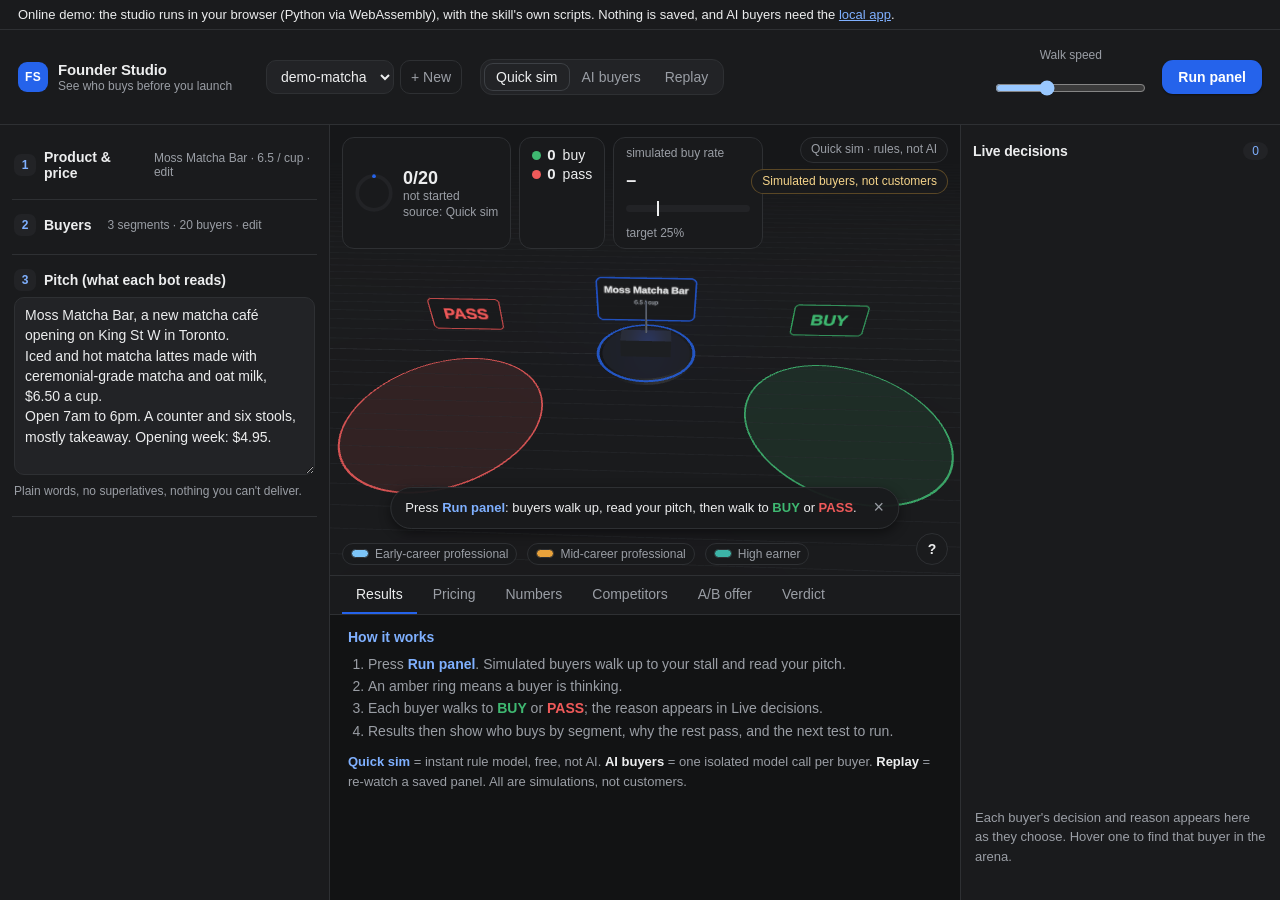
==== docs/index.html @ 857c6757 "Pages demo: banner uses Graphite panel and accent-text colours; rebuild docs/ with the design pass" ====
<!doctype html>
<html lang="en">
<head>
  <meta charset="utf-8">
  <meta name="viewport" content="width=device-width, initial-scale=1">
  <title>Founder Studio · pre-launch simulator</title>
  <link rel="icon" href="data:image/svg+xml,%3Csvg xmlns='http://www.w3.org/2000/svg' viewBox='0 0 32 32'%3E%3Crect width='32' height='32' rx='8' fill='%232563eb'/%3E%3Ccircle cx='16' cy='13' r='6' fill='%230b0f1a'/%3E%3C/svg%3E">
  <meta name="theme-color" content="#121314">
  <meta name="description" content="Founder Studio: watch simulated buyers decide on your product before you launch. Local, free, honest.">
  <link rel="stylesheet" href="styles.css">
</head>
<body>
  <div class="demo-banner" role="note">Online demo: the studio runs in your browser (Python via WebAssembly), with the skill's own scripts. Nothing is saved, and AI buyers need the <a href="https://github.com/juw12/founder-studio#run">local app</a>.</div>
  <header class="topbar">
    <div class="brand">
      <span class="logo" aria-hidden="true"></span>
      <div>
        <h1 class="brand-name">Founder Studio</h1>
        <small>See who buys before you launch</small>
      </div>
    </div>
    <div class="project-picker">
      <label for="projectSelect" class="sr-only">Project</label>
      <select id="projectSelect"></select>
      <button id="newProjectBtn" class="ghost" title="Start a new project">+ New</button>
      <a href="#setupPanel" class="setup-jump ghost" title="Edit product, buyers and pitch">Setup</a>
    </div>
    <div class="mode" role="radiogroup" aria-label="Simulation mode">
      <button data-mode="heuristic" class="seg active" title="Instant, offline rule model. Not AI, not evidence.">Quick sim</button>
      <button data-mode="ai" class="seg" title="Each buyer answered by an AI model, isolated, from the skill's brief.">AI buyers</button>
      <button data-mode="replay" class="seg" title="Replay a panel already saved in this project.">Replay</button>
    </div>
    <div class="run">
      <label class="speed" title="How fast buyers walk in the arena. Does not change results.">Walk speed <input id="speed" type="range" min="0.5" max="4" step="0.5" value="1.5"></label>
      <button id="skipBtn" class="ghost" hidden title="Finish this run instantly and show the results">Skip<span class="long"> to results</span></button>
      <button id="runBtn" class="primary">Run panel</button>
    </div>
  </header>

  <main class="layout">
    <aside id="setupPanel" class="setup" aria-label="Setup">
      <details id="productSection" open>
        <summary><span class="step">1</span> Product &amp; price <span id="productSummary" class="sum-note"></span></summary>
        <label>Business (one line)<input id="business" placeholder="Undanu - digital wedding invitations"></label>
        <label>Target buyer<input id="target" placeholder="Couples planning a wedding in 6 months"></label>
        <label>Price<input id="price" type="number" min="0" step="any"></label>
        <details class="more">
          <summary>Market anchor &amp; notes <em>(optional)</em></summary>
          <label>Market anchor<input id="anchor" type="number" min="0" step="any" placeholder="defaults to your price"></label>
          <p class="hint">The price buyers compare you against. Quick sim only.</p>
          <label>Idea notes<textarea id="idea" rows="3" placeholder="What it is, for whom, how it's sold"></textarea></label>
        </details>
      </details>

      <details id="buyersSection">
        <summary><span class="step">2</span> Buyers <span id="buyersSummary" class="sum-note"></span></summary>
        <div class="list-head"><span>Segments</span><button class="mini" data-add="segments">+ add</button></div>
        <div class="cols-hint" aria-hidden="true"><span>share of buyers (0-1)</span><span>income from</span><span>income to</span></div>
        <div id="segments" class="rows"></div>
        <details class="more">
          <summary>Behaviours, doubts &amp; habits <em>(optional)</em></summary>
          <div class="list-head"><span>Buying behaviours <em>(need = Quick sim weight)</em></span><button class="mini" data-add="behaviours">+ add</button></div>
          <div id="behaviours" class="rows"></div>
          <div class="list-head"><span>Objections <em>(tap = answered by pitch)</em></span><button class="mini" data-add="objections">+ add</button></div>
          <div id="objections" class="chips"></div>
          <label>Habits (one per line)<textarea id="habits" rows="3"></textarea></label>
        </details>
        <div class="row">
          <label>Panel size
            <select id="panelSize"><option>10</option><option selected>20</option><option>50</option><option>100</option></select>
          </label>
          <label>Seed<input id="seed" type="number" placeholder="random"></label>
        </div>
      </details>

      <details open>
        <summary><span class="step">3</span> Pitch (what each bot reads)</summary>
        <textarea id="pitch" rows="8" placeholder="3-6 plain lines: product, price, where/how, opening offer"></textarea>
        <p class="hint">Plain words, no superlatives, nothing you can't deliver.</p>
      </details>

      <details id="aiSection" hidden>
        <summary><span class="step">AI</span> AI buyer model</summary>
        <label>Provider
          <select id="provider">
            <option value="openai">OpenAI-compatible (OpenAI, Ollama, OpenRouter, LM Studio…)</option>
            <option value="anthropic">Anthropic</option>
          </select>
        </label>
        <label>Base URL<input id="baseUrl" placeholder="https://api.openai.com/v1  ·  http://localhost:11434/v1"></label>
        <label>Model<input id="model" placeholder="gpt-4o-mini · llama3.1 · claude-sonnet-4-5"></label>
        <label>API key<input id="apiKey" type="password" placeholder="kept in this tab only; or set OPENAI_API_KEY / ANTHROPIC_API_KEY"></label>
        <label>Buyers in parallel<input id="concurrency" type="number" min="1" max="10" value="4"></label>
        <p class="hint">Every bot gets its own isolated call with the skill's brief: no bot sees another's answer.</p>
      </details>
    </aside>

    <section class="stage">
      <div id="arena" class="arena">
        <div class="hud">
          <div class="hud-card progress">
            <svg viewBox="0 0 36 36" class="ring"><circle cx="18" cy="18" r="15.9" class="track"/><circle id="progressArc" cx="18" cy="18" r="15.9" class="arc"/></svg>
            <div><strong id="progressText">0/0</strong><small id="stateText">ready</small><small id="hudSource" class="hud-src">source: Quick sim</small></div>
          </div>
          <div class="hud-card counts">
            <div><span class="dot buy"></span><strong id="buyCount">0</strong> buy</div>
            <div><span class="dot pass"></span><strong id="passCount">0</strong> pass</div>
          </div>
          <div class="hud-card rate">
            <small>simulated buy rate</small>
            <strong id="rateText">–</strong>
            <div class="bar"><div id="rateFill" class="fill"></div><div id="barMark" class="mark" title="verdict bar"></div></div>
            <small id="barLabel" class="bar-label">target 25%</small>
          </div>
        </div>
        <div class="badges">
          <span id="modeBadge" class="badge">Quick sim · rules, not AI</span>
          <span class="badge warn" title="Simulated buyers give an upper bound. Real customers usually buy less.">Simulated buyers, not customers</span>
        </div>
        <div id="ticker" class="ticker" aria-live="polite" hidden></div>
        <div id="arenaHint" class="arena-hint" role="note">
          <span>Press <b>Run panel</b>: buyers walk up, read your pitch, then walk to <b style="color:var(--buy)">BUY</b> or <b style="color:var(--pass)">PASS</b>.</span>
          <button class="hint-close" id="hintClose" aria-label="Hide this tip">&times;</button>
        </div>
        <div id="legend" class="legend"></div>
        <button id="hintOpen" class="hint-open" type="button" aria-label="How the arena works" title="How the arena works">?</button>
        <div id="toast" class="toast" hidden></div>
      </div>

      <nav class="tabs" role="tablist">
        <button class="tab active" data-tab="results">Results</button>
        <button class="tab" data-tab="pricing">Pricing</button>
        <button class="tab" data-tab="numbers">Numbers</button>
        <button class="tab" data-tab="competitors">Competitors</button>
        <button class="tab" data-tab="ab">A/B offer</button>
        <button class="tab" data-tab="verdict">Verdict</button>
      </nav>
      <div class="panels">
        <section id="tab-results" class="panel active"><div class="empty how">
          <b>How it works</b>
          <ol>
            <li>Press <b>Run panel</b>. Simulated buyers walk up to your stall and read your pitch.</li>
            <li>An amber ring means a buyer is thinking.</li>
            <li>Each buyer walks to <b style="color:var(--buy)">BUY</b> or <b style="color:var(--pass)">PASS</b>; the reason appears in Live decisions.</li>
            <li>Results then show who buys by segment, why the rest pass, and the next test to run.</li>
          </ol>
          <p class="modes-note"><b>Quick sim</b> = instant rule model, free, not AI. <b>AI buyers</b> = one isolated model call per buyer. <b>Replay</b> = re-watch a saved panel. All are simulations, not customers.</p>
        </div></section>
        <section id="tab-pricing" class="panel"><p class="empty">Price answers appear here as bots decide (live preview), then the skill's van_westendorp.py result.</p></section>
        <section id="tab-numbers" class="panel"></section>
        <section id="tab-competitors" class="panel"></section>
        <section id="tab-ab" class="panel">
          <div class="ab-grid">
            <div>
              <h3>Offer B</h3>
              <p class="hint">Same buyers (same seed) read a different pitch. The only fair way to see if an offer change helps.</p>
              <textarea id="pitchB" rows="7" placeholder="Rewrite the pitch to answer the top pass reasons…"></textarea>
              <button id="runAbBtn" class="primary">Run B with the same buyers</button>
            </div>
            <div id="abResult"><p class="empty">Run panel A first, then B.</p></div>
          </div>
        </section>
        <section id="tab-verdict" class="panel">
          <div class="verdict-controls">
            <label>Verdict bar (min buy rate)<input id="minBuyRate" type="number" min="0.05" max="0.9" step="0.05" value="0.25"></label>
            <button id="verdictBtn" class="primary">Compute verdict with compile.py</button>
          </div>
          <div id="verdictOut"><p class="empty">The verdict only comes from the skill's script: every unit earns money, year 1 profits, break-even fits capacity, enough of the panel buys.</p></div>
        </section>
      </div>
    </section>

    <aside class="feed" aria-label="Live feed">
      <div class="feed-head"><h2>Live decisions</h2><span id="feedCount" class="pill">0</span></div>
      <ol id="feedList" class="feed-list"></ol>
      <p class="empty feed-empty">Each buyer's decision and reason appears here as they choose. Hover one to find that buyer in the arena.</p>
      <div id="botCard" class="bot-card" hidden></div>
    </aside>
  </main>

  <script type="module" src="js/browser-backend.js"></script>
  <script type="module" src="js/app.js"></script>
</body>
</html>
---- docs/styles.css ----
/* Design tokens: see design.md. Every colour in this file and in the 3D arena comes from here.
   Direction "Graphite" (won the 3-way judged bracket): neutral dark, one blue accent for the primary action,
   colour reserved for meaning (buy / pass / thinking / segments). No purple, no gradients, no glow. */
:root {
  --bg: #121314;
  --panel: #1a1b1d;
  --panel-2: #222326;
  --line: #2e3033;
  --line-strong: #3d4045;
  --text: #ecedee;
  --text-2: #c9ccd1;
  --muted: #9a9ea5;
  --accent: #2563eb;
  --accent-text: #7fb0ff;
  --on-accent: #ffffff;
  --accent-soft: color-mix(in srgb, var(--accent) 14%, transparent);
  --buy: #3fb871;
  --pass: #ef5a5a;
  --think: #e0a43a;
  --buy-fg: #8fe0b0;
  --pass-fg: #f7a8a8;
  --think-bg: #3a2c10;
  --think-fg: #f5d48a;
  --overlay: rgba(26, 27, 29, 0.95);
  --hover: rgba(255, 255, 255, 0.06);
  --shadow: rgba(0, 0, 0, 0.45);
  --seg-1: #7cc4f8;
  --seg-2: #e9a23b;
  --seg-3: #3cb4a7;
  --seg-4: #a3a8b0;
  --seg-5: #4fc3dc;
  --seg-6: #c9a227;
  --scene-bg: #161719;
  --scene-floor: #1c1d20;
  --scene-grid: #2c2e32;
  --scene-grid-minor: #232528;
  --scene-stall: #2a2c30;
  --scene-stall-top: #3d4045;
  --scene-label-bg: rgba(26, 27, 29, 0.95);
  --scene-label-fg: #ecedee;
  --scene-label-sub: #a3a8b0;
  --scene-sky: #d9dce1;
  --scene-ground: #1a1b1d;
  --font-ui: "Segoe UI", "Helvetica Neue", Arial, sans-serif;
  --font-display: "Segoe UI Semibold", "Segoe UI", "Helvetica Neue", Arial, sans-serif;
  --radius: 10px;
  font-family: var(--font-ui);
  font-variant-numeric: tabular-nums;
  color-scheme: dark;
}
h1, h2, h3, .brand-name { font-family: var(--font-display); letter-spacing: -0.01em; }
* { box-sizing: border-box; }
html, body { margin: 0; height: 100%; background: var(--bg); color: var(--text); }
body { display: flex; flex-direction: column; overflow: hidden; font-size: 14px; }
button, input, select, textarea { font: inherit; color: inherit; }
.sr-only { position: absolute; width: 1px; height: 1px; overflow: hidden; clip: rect(0 0 0 0); }

.topbar {
  display: flex; align-items: center; gap: 18px; padding: 10px 18px;
  background: var(--panel); border-bottom: 1px solid var(--line);
}
.brand { display: flex; align-items: center; gap: 10px; min-width: 230px; }
.brand small { display: block; color: var(--muted); font-size: 12px; }
.logo {
  width: 30px; height: 30px; border-radius: 9px;
  background: var(--accent);
  box-shadow: none;
}
.project-picker { display: flex; gap: 6px; }
select, input, textarea {
  background: var(--panel-2); border: 1px solid var(--line); border-radius: 10px; padding: 7px 10px; outline: none;
}
select:focus, input:focus, textarea:focus { border-color: var(--accent); box-shadow: 0 0 0 3px var(--accent-soft); }
textarea { width: 100%; resize: vertical; line-height: 1.45; }
.mode { display: flex; background: var(--panel-2); border: 1px solid var(--line); border-radius: 12px; padding: 3px; }
.seg { background: none; border: 0; padding: 6px 12px; border-radius: 9px; color: var(--muted); cursor: pointer; }
.seg.active { background: var(--panel-2); color: var(--text); box-shadow: inset 0 0 0 1px var(--line-strong); }
.run { margin-left: auto; display: flex; align-items: center; gap: 14px; }
.speed { color: var(--muted); display: flex; align-items: center; gap: 8px; font-size: 12px; }
.primary {
  background: var(--accent); border: 0; color: var(--on-accent); font-weight: 600;
  padding: 9px 16px; border-radius: 11px; cursor: pointer; box-shadow: 0 1px 2px var(--shadow);
}
.primary:disabled { opacity: 0.5; cursor: progress; }
.ghost, .mini { background: none; border: 1px solid var(--line); border-radius: 10px; padding: 6px 10px; cursor: pointer; color: var(--muted); }
.mini { padding: 2px 8px; font-size: 12px; }
.ghost:hover, .mini:hover { color: var(--text); border-color: var(--accent); }

.layout { flex: 1; display: grid; grid-template-columns: 330px 1fr 320px; min-height: 0; }
.setup, .feed { background: var(--panel); border-right: 1px solid var(--line); overflow-y: auto; padding: 10px 12px 30px; }
.feed { border-right: 0; border-left: 1px solid var(--line); display: flex; flex-direction: column; }
details { border-bottom: 1px solid var(--line); padding: 8px 2px 12px; }
summary { cursor: pointer; font-weight: 650; padding: 6px 0; list-style: none; display: flex; align-items: center; gap: 8px; }
summary::-webkit-details-marker { display: none; }
.step {
  display: inline-grid; place-items: center; min-width: 22px; height: 22px; border-radius: 7px; font-size: 12px;
  background: var(--panel-2); color: var(--accent-text);
}
label { display: flex; flex-direction: column; gap: 4px; color: var(--muted); font-size: 12px; margin: 8px 0; }
label input, label select, label textarea { color: var(--text); font-size: 13px; }
.row { display: grid; grid-template-columns: 1fr 1fr; gap: 8px; }
.hint { color: var(--muted); font-size: 12px; margin: 6px 0; }
.list-head { display: flex; justify-content: space-between; align-items: center; margin-top: 10px; color: var(--muted); font-size: 12px; }
.list-head em { font-style: normal; opacity: 0.7; }
.rows { display: flex; flex-direction: column; gap: 6px; margin-top: 6px; }
.item { display: grid; gap: 4px; background: var(--panel-2); border: 1px solid var(--line); border-radius: 10px; padding: 6px; position: relative; }
.item input { padding: 5px 8px; font-size: 12px; }
.item .grid3 { display: grid; grid-template-columns: 1fr 1fr 1fr; gap: 4px; }
.item .del { position: absolute; top: 4px; right: 4px; border: 0; background: none; color: var(--muted); cursor: pointer; }
.item .swatch { width: 10px; height: 10px; border-radius: 50%; display: inline-block; margin-right: 6px; }
.need { display: flex; align-items: center; gap: 6px; font-size: 12px; color: var(--muted); }
.need input { flex: 1; padding: 0; }
.chips { display: flex; flex-wrap: wrap; gap: 6px; margin-top: 6px; }
.chip {
  border: 1px solid var(--line); background: var(--panel-2); border-radius: 999px; padding: 5px 10px; font-size: 12px; cursor: pointer;
  display: inline-flex; gap: 6px; align-items: center; max-width: 100%;
}
.chip.on { border-color: var(--buy); background: color-mix(in srgb, var(--buy) 10%, transparent); }
.chip .x { opacity: 0.5; }
.chip input { background: none; border: 0; padding: 0; width: 220px; font-size: 12px; }

.stage { display: grid; grid-template-rows: minmax(300px, 58%) auto 1fr; min-height: 0; min-width: 0; }
.arena { position: relative; overflow: hidden; background: var(--scene-bg); }
.arena canvas { width: 100%; height: 100%; display: block; cursor: grab; }
.hud { position: absolute; top: 12px; left: 12px; display: flex; gap: 8px; pointer-events: none; }
.hud-card {
  background: var(--overlay); border: 1px solid var(--line); border-radius: 12px; padding: 8px 12px;
  display: flex; align-items: center; gap: 10px;
}
.hud-card small { display: block; color: var(--muted); font-size: 12px; }
.hud-card strong { font-size: 18px; }
.ring { width: 38px; height: 38px; transform: rotate(-90deg); }
.ring .track { fill: none; stroke: var(--panel-2); stroke-width: 3.5; }
.ring .arc { fill: none; stroke: var(--accent); stroke-width: 3.5; stroke-linecap: round; stroke-dasharray: 0 100; transition: stroke-dasharray 0.3s; }
.counts { flex-direction: column; align-items: flex-start; gap: 2px; }
.counts strong { font-size: 15px; margin-right: 3px; }
.dot { width: 9px; height: 9px; border-radius: 50%; display: inline-block; margin-right: 6px; }
.dot.buy { background: var(--buy); }
.dot.pass { background: var(--pass); }
.rate { flex-direction: column; align-items: stretch; min-width: 150px; }
.bar { position: relative; height: 7px; background: var(--panel-2); border-radius: 99px; margin-top: 4px; }
.bar .fill { height: 100%; width: 0; border-radius: 99px; background: var(--accent); transition: width 0.4s; }
.bar .mark { position: absolute; top: -4px; width: 2px; height: 15px; background: var(--text); left: 25%; }
.badges { position: absolute; top: 12px; right: 12px; display: flex; flex-direction: column; gap: 6px; align-items: flex-end; }
.badge { background: var(--overlay); border: 1px solid var(--line); border-radius: 99px; padding: 4px 10px; font-size: 12px; color: var(--muted); }
.badge.warn { border-color: color-mix(in srgb, var(--think) 33%, transparent); color: var(--think-fg); }
.legend { position: absolute; bottom: 10px; left: 12px; display: flex; gap: 10px; flex-wrap: wrap; font-size: 12px; color: var(--muted); }
.legend span { background: var(--overlay); padding: 3px 8px; border-radius: 99px; border: 1px solid var(--line); }
.toast {
  position: absolute; bottom: 14px; left: 50%; transform: translateX(-50%); background: var(--panel-2); border: 1px solid var(--accent);
  padding: 8px 14px; border-radius: 10px; font-size: 13px; max-width: 70%;
}
.toast.error { border-color: var(--pass); }
.bot-labels { position: absolute; inset: 0; pointer-events: none; }
.bot-label {
  position: absolute; left: 0; top: 0; pointer-events: auto; cursor: pointer; white-space: nowrap;
  background: var(--overlay); border: 1px solid var(--line); border-radius: 8px; padding: 2px 7px; font-size: 12px; color: var(--text);
}
.bot-label[data-state="thinking"] { border-color: var(--think); }
.bot-label[data-state="thinking"]::after { content: " …"; color: var(--think); }
.bot-label[data-state="buy"] { border-color: var(--buy); color: var(--buy-fg); }
.bot-label[data-state="pass"] { border-color: var(--pass); color: var(--pass-fg); }
.bot-label.selected { box-shadow: 0 0 0 2px var(--accent); z-index: 2; }
.bot-label:hover { z-index: 3; }
/* Keep the setup column inside its 330px track. */
.setup input, .setup select, .setup textarea { width: 100%; min-width: 0; box-sizing: border-box; }
.row > *, .item .grid3 > *, .item > div { min-width: 0; }
.item .namerow { display: flex; align-items: center; padding-right: 18px; }

.tabs { display: flex; gap: 2px; padding: 0 12px; background: var(--panel); border-top: 1px solid var(--line); border-bottom: 1px solid var(--line); }
.tab { background: none; border: 0; padding: 10px 14px; color: var(--muted); cursor: pointer; border-bottom: 2px solid transparent; }
.tab.active { color: var(--text); border-bottom-color: var(--accent); }
.panels { overflow-y: auto; min-height: 0; background: var(--bg); }
.panel { display: none; padding: 14px 18px 30px; }
.panel.active { display: block; }
.empty { color: var(--muted); }
h3 { margin: 6px 0 10px; font-size: 15px; }
.cards { display: grid; grid-template-columns: repeat(auto-fit, minmax(180px, 1fr)); gap: 10px; margin-bottom: 14px; }
.card { background: var(--panel); border: 1px solid var(--line); border-radius: var(--radius); padding: 12px; }
.card small { color: var(--muted); display: block; font-size: 12px; text-transform: uppercase; letter-spacing: 0.04em; }
.card strong { font-size: 22px; display: block; margin-top: 4px; }
.card .sub { color: var(--muted); font-size: 12px; }
.two { display: grid; grid-template-columns: 1fr 1fr; gap: 14px; }
.bars { display: flex; flex-direction: column; gap: 7px; }
.barrow { display: grid; grid-template-columns: 170px 1fr 60px; gap: 8px; align-items: center; font-size: 12px; }
.barrow .track { background: var(--panel-2); border-radius: 99px; height: 9px; overflow: hidden; }
.barrow .val { height: 100%; background: var(--accent); }
.barrow .lab { overflow: hidden; text-overflow: ellipsis; white-space: nowrap; color: var(--muted); }
.quotes li { margin: 6px 0; color: var(--text-2); }
.quotes li b { color: var(--text); }
.verified { color: var(--buy); font-size: 12px; }
.preview { color: var(--think); font-size: 12px; }
table { border-collapse: collapse; width: 100%; font-size: 12.5px; }
th, td { border-bottom: 1px solid var(--line); padding: 6px 8px; text-align: left; vertical-align: top; }
th { color: var(--muted); font-weight: 600; }
td input { width: 100%; padding: 4px 6px; font-size: 12px; }
.md h1, .md h2 { font-size: 16px; margin: 14px 0 6px; }
.md h3 { font-size: 14px; }
.md p, .md li { color: var(--text-2); line-height: 1.5; }
.md code { background: var(--panel-2); padding: 1px 5px; border-radius: 5px; }
.md a { color: var(--accent-text); }
.ab-grid { display: grid; grid-template-columns: 1fr 1fr; gap: 18px; }
.verdict-controls { display: flex; gap: 12px; align-items: flex-end; margin-bottom: 10px; }
.check-line { padding: 6px 10px; border-radius: 8px; margin: 4px 0; background: var(--panel); border: 1px solid var(--line); }
.check-line.ok { border-color: color-mix(in srgb, var(--buy) 40%, transparent); }
.check-line.no { border-color: color-mix(in srgb, var(--pass) 40%, transparent); }
.verdict-big { font-size: 26px; font-weight: 800; margin: 8px 0; }
.verdict-big.good { color: var(--buy); }
.verdict-big.bad { color: var(--think); }
.form-grid { display: grid; grid-template-columns: repeat(auto-fit, minmax(150px, 1fr)); gap: 8px; }
.ramp { display: grid; grid-template-columns: repeat(12, 1fr); gap: 4px; }
.ramp input { padding: 4px; font-size: 12px; text-align: center; }

.feed-head { display: flex; align-items: center; justify-content: space-between; }
.feed-head h2 { font-size: 14px; margin: 8px 0; }
.pill { background: var(--panel-2); color: var(--accent-text); padding: 2px 9px; border-radius: 99px; font-size: 12px; }
.feed-list { list-style: none; padding: 0; margin: 0; display: flex; flex-direction: column; gap: 6px; overflow-y: auto; flex: 1; }
.feed-list li {
  background: var(--panel-2); border: 1px solid var(--line); border-radius: 11px; padding: 8px 10px; cursor: pointer;
  animation: pop 0.35s ease;
}
.feed-list li:hover { border-color: var(--accent); }
.feed-list .who { display: flex; justify-content: space-between; align-items: center; font-size: 12px; }
.feed-list .why { color: var(--text-2); font-size: 12px; margin-top: 4px; line-height: 1.4; }
.tag { font-size: 12px; padding: 2px 7px; border-radius: 99px; font-weight: 700; }
.tag.buy { background: color-mix(in srgb, var(--buy) 14%, transparent); color: var(--buy); }
.tag.pass { background: color-mix(in srgb, var(--pass) 14%, transparent); color: var(--pass); }
.tag.think { background: color-mix(in srgb, var(--think) 14%, transparent); color: var(--think); }
@keyframes pop { from { transform: translateY(-6px); opacity: 0; } to { transform: none; opacity: 1; } }
.bot-card { margin-top: 10px; background: var(--panel-2); border: 1px solid var(--accent); border-radius: var(--radius); padding: 12px; font-size: 12.5px; }
.bot-card h4 { margin: 0 0 6px; font-size: 14px; }
.bot-card dl { display: grid; grid-template-columns: 90px 1fr; gap: 4px 8px; margin: 8px 0 0; }
.bot-card dt { color: var(--muted); }
.bot-card dd { margin: 0; }
@media (max-width: 1200px) { .layout { grid-template-columns: 290px 1fr; } .feed { display: none; } }

/* ---- /refine round 1 ---- */
.brand-name { font-size: 15px; font-weight: 700; margin: 0; line-height: 1.2; }
/* First-run hint over the empty arena. */
.arena-hint {
  position: absolute; left: 50%; top: 58%; transform: translate(-50%, -50%); max-width: 420px; text-align: center;
  background: var(--overlay); border: 1px solid var(--line); border-radius: 14px; padding: 14px 18px; pointer-events: none;
  color: var(--text); font-size: 14px; line-height: 1.5; box-shadow: 0 8px 24px var(--shadow);
}
.arena-hint b { color: var(--accent-text); }
.arena-hint ol { text-align: left; margin: 8px 0 0; padding-left: 20px; color: var(--muted); }
.arena-hint[hidden] { display: none; }
/* Phone and small tablet: one column, comfortable tap targets. */
@media (max-width: 760px) {
  .topbar { flex-wrap: wrap; gap: 8px; padding: 10px 12px; height: auto; }
  .brand { min-width: 0; flex: 1 1 100%; }
  .project-picker, .mode, .run { flex: 1 1 100%; }
  .mode { display: flex; }
  .mode .seg { flex: 1; }
  .run { display: flex; justify-content: space-between; align-items: center; gap: 10px; }
  .layout { display: flex; flex-direction: column; height: auto; overflow: visible; }
  body { height: auto; overflow: auto; }
  .setup, .feed { border-right: 0; border-bottom: 1px solid var(--line); overflow: visible; }
  .feed { display: block; order: 3; }
  .stage { order: 2; min-height: 0; grid-template-rows: 420px auto auto; }
  .hud { flex-wrap: wrap; }
  .barrow { grid-template-columns: 110px 1fr 44px; }
  .two, .ab-grid { grid-template-columns: 1fr; }
  button, select, input:not([type="range"]), .seg, .tab, summary { min-height: 44px; }
  input[type="range"] { min-height: 32px; }
  .item .del { min-width: 44px; min-height: 44px; top: 0; right: 0; }
  .chip { min-height: 44px; }
  .arena-hint { top: 62%; width: calc(100% - 32px); font-size: 13px; }
}
/* ---- /refine round 1b: phone overflow ---- */
@media (max-width: 760px) {
  .layout > * { width: 100%; max-width: 100vw; min-width: 0; }
  .stage, .arena, .panels { max-width: 100vw; overflow-x: hidden; }
  .tabs { overflow-x: auto; flex-wrap: nowrap; scrollbar-width: none; }
  .tabs .tab { flex: 0 0 auto; }
  .legend { right: 12px; }
  .badges { left: 12px; right: 12px; justify-content: flex-end; flex-wrap: wrap; }
  .arena-hint { max-width: calc(100vw - 32px); }
}
/* ---- /refine round 1c: labels, source line, next test ---- */
.cols-hint { display: grid; grid-template-columns: 1fr 1fr 1fr; gap: 4px; padding: 0 7px; margin-top: 4px; color: var(--muted); font-size: 12px; }
.source-line { margin: 0 0 10px; color: var(--muted); font-size: 12px; }
.next-test {
  display: flex; align-items: center; gap: 12px; flex-wrap: wrap; margin: 0 0 14px; padding: 12px 14px;
  border: 1px solid var(--accent-soft); border-radius: 12px; background: var(--accent-soft);
}
.next-test strong { color: var(--accent-text); }
.next-test span { flex: 1 1 260px; }
/* ---- /refine round 1d: on phones show the live arena first, then setup, then the feed ---- */
@media (max-width: 760px) {
  .stage { order: 1; }
  .setup { order: 2; }
  .feed { order: 3; }
}
/* ---- /refine round 2: hint out of the stall's way, phone badges on their own row ---- */
.arena-hint { top: auto; bottom: 46px; transform: translateX(-50%); max-width: 380px; font-size: 13px; padding: 12px 34px 12px 16px; pointer-events: auto; }
.hint-close {
  position: absolute; top: 4px; right: 4px; width: 32px; height: 32px; border: 0; border-radius: 8px;
  background: none; color: var(--muted); font-size: 18px; cursor: pointer;
}
.hint-close:hover { color: var(--text); background: var(--hover); }
@media (max-width: 760px) {
  .badges { position: static; margin: 0 12px; padding-top: 8px; justify-content: flex-start; }
  .arena-hint { bottom: 40px; width: calc(100% - 24px); max-width: none; }
  .arena-hint ol { padding-left: 18px; }
}

/* ---- /refine round 2b: compact tip pill; steps live in the empty Results panel; phone arena in flow ---- */
.arena-hint {
  display: flex; align-items: center; gap: 8px; top: auto; bottom: 46px; left: 50%; transform: translateX(-50%);
  max-width: min(560px, calc(100% - 24px)); width: max-content; padding: 6px 6px 6px 14px; border-radius: 99px;
  text-align: left; font-size: 13px; line-height: 1.35; box-shadow: 0 4px 12px var(--shadow);
}
.arena-hint[hidden] { display: none; }
.hint-close { position: static; flex: 0 0 auto; width: 28px; height: 28px; }
.empty.how ol { margin: 8px 0 0; padding-left: 20px; line-height: 1.6; }
.empty.how b:first-child { color: var(--accent-text); }
@media (max-width: 760px) {
  .stage { grid-template-rows: auto auto auto; }
  .arena { display: flex; flex-direction: column; height: auto; }
  .arena .hud { position: static; order: 1; padding: 12px 12px 0; }
  .arena .badges { position: static; order: 2; flex-direction: row; margin: 0; padding: 8px 12px 0; }
  .arena .arena-hint { position: static; order: 3; transform: none; margin: 8px 12px 0; width: auto; max-width: none; border-radius: 12px; }
  .arena canvas { order: 4; flex: 0 0 auto; height: 340px; }
  .arena .legend { position: static; order: 5; padding: 0 12px 12px; }
  .hint-close { width: 44px; height: 44px; min-width: 44px; }
  .arena .hud { display: grid; grid-template-columns: auto auto minmax(0, 1fr); }
  .arena .hud .rate { min-width: 0; }
  .arena canvas { height: 300px; }
}
.hud, .badges { z-index: 3; }
.bot-labels { z-index: 2; }

/* ---- /hone round 5: tidy piles, live ticker, results headline, collapsed advanced setup ---- */
.ticker {
  position: absolute; bottom: 44px; left: 50%; transform: translateX(-50%); z-index: 3; width: max-content; max-width: min(620px, calc(100% - 24px));
  display: flex; align-items: center; gap: 8px; flex-wrap: wrap;
  background: var(--overlay); border: 1px solid var(--line); border-radius: 12px; padding: 8px 12px; font-size: 13px; line-height: 1.4;
}
.ticker[hidden] { display: none; }
.ticker > span:not(.dot) { flex: 1 1 200px; min-width: 0; }
.ticker.good { border-color: var(--buy); }
.ticker.bad { border-color: var(--pass); }
.ticker button { padding: 6px 12px; color: var(--text); }
.buy-text { color: var(--buy); }
.pass-text { color: var(--pass); }
.hud-card .bar-label { margin-top: 4px; font-size: 12px; color: var(--muted); }
.headline {
  display: flex; flex-wrap: wrap; align-items: baseline; gap: 6px 12px; margin: 0 0 10px;
  padding: 12px 14px; border-radius: 12px; border: 1px solid var(--line); background: var(--overlay);
}
.headline strong { font-size: 22px; }
.headline span { color: var(--muted); }
.headline.good { border-color: var(--buy); }
.headline.good strong { color: var(--buy); }
.headline.bad { border-color: var(--pass); }
.headline.bad strong { color: var(--pass-fg); }
.feed-list .who .dot { width: 8px; height: 8px; }
details.more { margin: 6px 0 2px; border-top: 1px dashed var(--line); padding-top: 4px; }
details.more > summary { font-weight: 500; font-size: 13px; color: var(--muted); }
details.more > summary::before { content: "\25B8"; color: var(--accent-text); }
details.more[open] > summary::before { content: "\25BE"; }
details.more > summary em { font-style: normal; font-size: 12px; }
#skipBtn { color: var(--text); }
@media (max-width: 760px) {
  .arena .ticker { position: static; order: 3; transform: none; width: auto; margin: 8px 12px 0; max-width: none; }
  #skipBtn { flex: 1 1 auto; min-height: 44px; }
}

/* ---- /hone round 6: badges never collide with the HUD, compact phone run row ---- */
@media (min-width: 761px) {
  .badges { max-width: 200px; }
  .badges .badge { white-space: normal; text-align: right; line-height: 1.3; }
}
@media (max-width: 760px) {
  #skipBtn .long { display: none; }
  #runBtn { white-space: nowrap; }
}

/* ---- /hone round 7: thinking labels stand out, reopenable hint, modes explained ---- */
.bot-label[data-state="thinking"] { background: var(--think-bg); color: var(--think-fg); font-weight: 600; }
.modes-note { margin: 10px 0 0; color: var(--muted); font-size: 13px; line-height: 1.5; }
.modes-note b { color: var(--text); }
.hint-open {
  position: absolute; right: 12px; bottom: 10px; z-index: 3; width: 32px; height: 32px; border-radius: 50%;
  border: 1px solid var(--line); background: var(--overlay); color: var(--text); font-weight: 700; cursor: pointer;
}
.hint-open:hover { border-color: var(--accent); }
@media (max-width: 760px) {
  .arena .hint-open { position: absolute; top: auto; bottom: 52px; right: 12px; width: 44px; height: 44px; }
}

/* ---- /hone round 10: collapsed buyers summary, phone legend overlays the arena ---- */
.sum-note { margin-left: 8px; font-size: 12px; font-weight: 400; color: var(--muted); }
details[open] > summary .sum-note { display: none; }
@media (max-width: 760px) {
  .arena .legend {
    position: absolute; order: initial; left: 8px; right: 60px; bottom: 8px; padding: 0;
    gap: 6px; font-size: 12px; z-index: 2; pointer-events: none;
  }
  .arena .legend span { background: var(--overlay); padding: 2px 7px; }
  .arena .hint-open { bottom: 8px; right: 8px; }
}

/* ---- /hone round 11: phone shortcut to the setup form ---- */
.setup-jump { display: none; }
@media (max-width: 760px) {
  .setup-jump {
    display: inline-flex; align-items: center; min-height: 44px; padding: 0 14px; border-radius: 11px;
    border: 1px solid var(--line); color: var(--text); text-decoration: none; font-size: 14px;
  }
  #setupPanel { scroll-margin-top: 12px; }
}

/* ---- design pass: CSS tick replaces the old check/circle glyphs ---- */
.tick {
  display: inline-block; width: 14px; height: 14px; border-radius: 4px; vertical-align: -2px;
  border: 1.5px solid var(--line-strong); background: var(--panel);
}
.tick.on { background: var(--accent); border-color: var(--accent); box-shadow: inset 0 0 0 2px var(--panel); }
.check-line.ok::before, .check-line.no::before {
  content: ""; display: inline-block; width: 8px; height: 8px; border-radius: 2px; margin-right: 8px;
}
.check-line.ok::before { background: var(--buy); }
.check-line.no::before { background: var(--pass); }

/* ---- open items: per-bot identity, linked feed, compact phone layout ---- */
.bot-label .ini { display: none; }
.bot-label.compact:not(:hover) .ini { display: inline; }
.bot-label.compact:not(:hover) .nm { display: none; }
.bot-label.compact:not(:hover) {
  min-width: 24px; padding: 0 4px; border-radius: 6px; text-align: center;
  font-size: 12px; font-weight: 600; line-height: 16px;
}
.bot-label.compact[data-state="buy"]:not(:hover) { background: color-mix(in srgb, var(--buy) 24%, var(--panel)); }
.bot-label.compact[data-state="pass"]:not(:hover) { background: color-mix(in srgb, var(--pass) 18%, var(--panel)); }
.feed-list li.selected { border-color: var(--accent); background: var(--panel); }
@media (max-width: 760px) {
  /* Header: brand + Run on one row, project row, mode row. */
  .brand { order: 0; flex: 1 1 0; }
  .brand small { display: none; }
  .run { order: 1; flex: 0 0 auto; }
  .project-picker { order: 2; }
  .mode { order: 3; }
  .speed { display: none; }
  /* Arena, then the live feed, then results, then setup. */
  .stage { display: contents; }
  .arena { order: 1; }
  .feed { order: 2; display: flex; max-height: 300px; overflow: hidden; padding: 6px 12px 10px; }
  .feed-list { overflow-y: auto; min-height: 0; }
  .tabs { order: 3; }
  .panels { order: 4; }
  .setup { order: 5; }
  .arena .hud { gap: 6px; }
  .arena .hud-card { padding: 6px 10px; }
  .arena .ring { width: 30px; height: 30px; }
  .arena .badges { flex-wrap: wrap; gap: 4px; }
  .arena canvas { height: 260px; }
}
.feed-empty { font-size: 13px; line-height: 1.5; margin: 4px 2px; }
.feed-list:not(:empty) ~ .feed-empty { display: none; }
.logo { display: inline-grid; place-items: center; }
.logo::after { content: "FS"; color: var(--on-accent); font-size: 12px; font-weight: 700; letter-spacing: 0.02em; }

/* r16: HUD provenance line and a pitch box that grows with its text */
.hud-card .hud-src { margin-top: 2px; font-size: 12px; color: var(--muted); white-space: nowrap; }
#pitch { field-sizing: content; min-height: 9em; max-height: 22em; }

/* r18: honesty badges on one row; phone tab strip hints that it scrolls */
.arena .badge { white-space: nowrap; }
@media (max-width: 760px) {
  .tabs { -webkit-mask-image: linear-gradient(90deg, #000 85%, transparent); mask-image: linear-gradient(90deg, #000 85%, transparent); }
}

/* r19: newest decision row matches the named bot in the arena */
.feed-list li.latest { border-color: var(--accent); box-shadow: inset 3px 0 0 var(--accent); }

/* online demo only (added by scripts/build_pages.py) */
.demo-banner { padding: 7px 18px; font-size: 13px; color: var(--text); background: var(--panel); border-bottom: 1px solid var(--line); }
.demo-banner a { color: var(--accent-text); }
.demo-engine-status { position: fixed; left: 50%; bottom: 18px; transform: translateX(-50%); z-index: 50;
  padding: 10px 16px; border-radius: 10px; background: var(--panel-2); border: 1px solid var(--line);
  color: var(--text); font-size: 13px; box-shadow: 0 8px 30px rgba(0, 0, 0, 0.45); }
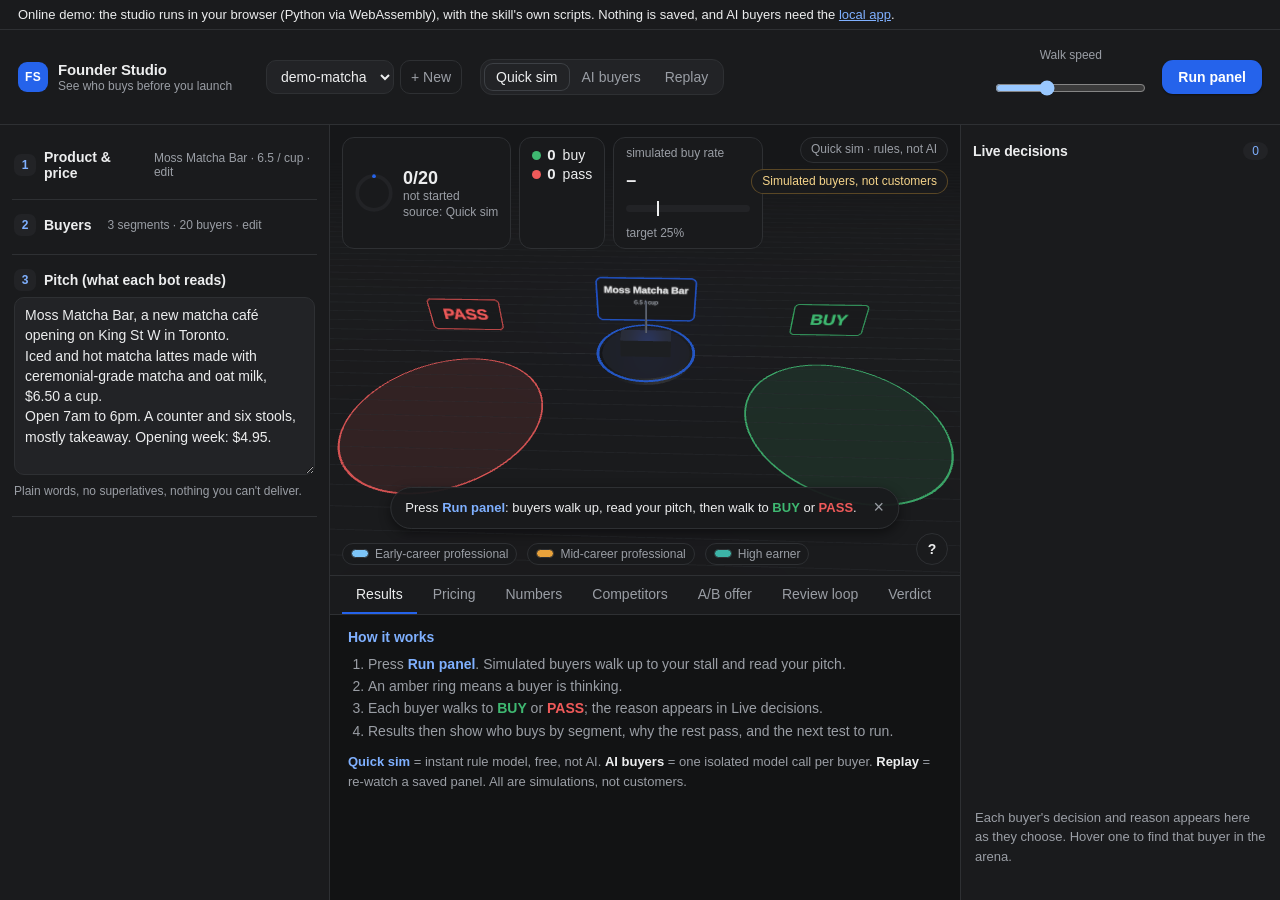
==== commit 21135ef5: "Review loop: board-lens reviewer bots review the pitch live in the arena, an editor applies fixes, t" ====
--- a/docs/index.html
+++ b/docs/index.html
@@ -133,6 +133,7 @@
         <button class="tab" data-tab="numbers">Numbers</button>
         <button class="tab" data-tab="competitors">Competitors</button>
         <button class="tab" data-tab="ab">A/B offer</button>
+        <button class="tab" data-tab="review">Review loop</button>
         <button class="tab" data-tab="verdict">Verdict</button>
       </nav>
       <div class="panels">
@@ -160,6 +161,28 @@
             <div id="abResult"><p class="empty">Run panel A first, then B.</p></div>
           </div>
         </section>
+        <section id="tab-review" class="panel">
+          <div class="review-head">
+            <div>
+              <h3>Review loop</h3>
+              <p class="hint">Five reviewer bots apply the board lenses to your pitch and the last run. An editor applies their fixes, the same buyers judge the new version, and the loop keeps a version only when more of them buy. Your pitch is only replaced if you press <b>Use as my pitch</b>.</p>
+            </div>
+            <div class="review-controls">
+              <label>Rounds<input id="loopRounds" type="number" min="1" max="6" step="1" value="3"></label>
+              <button id="loopBtn" class="primary">Start review loop</button>
+              <button id="loopStopBtn" class="ghost" hidden>Stop after this step</button>
+            </div>
+          </div>
+          <div id="reviewOut">
+            <ol class="empty how">
+              <li><b>Baseline:</b> the buyers read your current pitch.</li>
+              <li><b>Review:</b> the Offers, Product and Monopoly lenses, a clarity check and the CFO lens walk up to the stall, read the pitch and the results, and post FIX, OK or YOUR CALL.</li>
+              <li><b>Fix:</b> an editor applies the FIX items. YOUR CALL items (facts, prices) stay with you.</li>
+              <li><b>Judge:</b> the same buyers (same seed) read the new version. More buyers: kept. Fewer or equal: reverted.</li>
+              <li>Repeats until your target is met, the rounds run out, or two rounds bring no gain.</li>
+            </ol>
+          </div>
+        </section>
         <section id="tab-verdict" class="panel">
           <div class="verdict-controls">
             <label>Verdict bar (min buy rate)<input id="minBuyRate" type="number" min="0.05" max="0.9" step="0.05" value="0.25"></label>
--- a/docs/styles.css
+++ b/docs/styles.css
@@ -475,6 +475,58 @@
 /* r19: newest decision row matches the named bot in the arena */
 .feed-list li.latest { border-color: var(--accent); box-shadow: inset 3px 0 0 var(--accent); }
 
+/* ---------- review loop ---------- */
+.review-head { display: flex; gap: 10px 18px; align-items: flex-end; justify-content: space-between; flex-wrap: wrap; margin-bottom: 12px; }
+.review-head > div:first-child { flex: 1 1 360px; }
+.review-head h3 { margin: 0 0 4px; }
+.review-controls { display: flex; gap: 8px; align-items: flex-end; flex-wrap: wrap; }
+.review-controls label { display: flex; flex-direction: column; gap: 4px; font-size: 12px; color: var(--muted); }
+.review-controls input { width: 72px; }
+.loop-status {
+  display: flex; flex-wrap: wrap; gap: 6px 14px; align-items: baseline;
+  padding: 12px 14px; border: 1px solid var(--line-strong); border-radius: var(--radius); background: var(--panel); margin-bottom: 8px;
+}
+.loop-status strong { font-size: 17px; }
+.loop-status span { color: var(--muted); }
+.loop-status.good { border-color: var(--buy); }
+.loop-status.good strong { color: var(--buy-fg); }
+.loop-status.bad { border-color: var(--pass); }
+.loop-grid { display: grid; grid-template-columns: 1fr; gap: 14px; margin-top: 6px; }
+.reviewer-board { list-style: none; margin: 0; padding: 0; display: grid; gap: 8px; grid-template-columns: repeat(auto-fill, minmax(190px, 1fr)); }
+.reviewer-board li { border: 1px solid var(--line); border-radius: 8px; padding: 8px 10px; background: var(--panel); }
+.reviewer-board li.live { border-color: var(--think); }
+.rv-head { display: flex; justify-content: space-between; align-items: center; gap: 8px; margin-bottom: 3px; }
+.rv-note { color: var(--text-2); font-size: 12.5px; line-height: 1.45; }
+.tag.review.fix { background: var(--accent-soft); color: var(--accent-text); }
+.tag.review.ok { background: color-mix(in srgb, var(--buy) 14%, transparent); color: var(--buy); }
+.tag.review.you { background: var(--hover); color: var(--text-2); }
+.tag.idle { background: var(--hover); color: var(--muted); font-weight: 600; }
+.loop-table td, .loop-table th { padding: 6px 8px; border-bottom: 1px solid var(--line); text-align: left; vertical-align: top; }
+.loop-table th { color: var(--muted); font-weight: 600; white-space: nowrap; }
+.loop-table td:nth-child(-n+4) { white-space: nowrap; }
+.loop-table td.changes { width: 100%; }
+.loop-table tr.dropped td { color: var(--muted); }
+.loop-table tr.best td:first-child { box-shadow: inset 3px 0 0 var(--accent); font-weight: 700; }
+.loop-table td.changes { font-size: 12px; color: var(--text-2); }
+.best-pitch { margin-top: 14px; border: 1px solid var(--line-strong); border-radius: var(--radius); padding: 12px 14px; background: var(--panel); }
+.best-head { display: flex; justify-content: space-between; align-items: center; gap: 10px; flex-wrap: wrap; }
+.best-head h3 { margin: 0; }
+.best-pitch pre { white-space: pre-wrap; font-family: var(--font-ui); font-size: 13.5px; line-height: 1.55; margin: 10px 0 4px; color: var(--text); }
+mark.slot { background: var(--think-bg); color: var(--think-fg); border-radius: 4px; padding: 0 3px; }
+.your-calls { margin-top: 12px; }
+.your-calls ul { margin: 4px 0 0; padding-left: 18px; color: var(--text-2); }
+.next-actions { display: inline-flex; gap: 8px; flex-wrap: wrap; }
+.feed-list li.reviewer { border-left: 3px solid var(--accent); }
+.dot.review-dot { background: var(--accent); }
+.bot-label.reviewer { border-color: var(--accent); color: var(--accent-text); font-weight: 600; }
+.bot-label.reviewer[data-state="fix"] { background: color-mix(in srgb, var(--accent) 22%, var(--panel)); color: var(--text); }
+.bot-label.reviewer[data-state="ok"] { border-color: var(--buy); color: var(--buy-fg); }
+.bot-label.reviewer[data-state="you"] { border-color: var(--line-strong); color: var(--text-2); }
+@media (max-width: 600px) {
+  .loop-table th:nth-child(3), .loop-table td:nth-child(3) { display: none; }
+  .loop-table td, .loop-table th { padding: 6px 5px; }
+}
+
 /* online demo only (added by scripts/build_pages.py) */
 .demo-banner { padding: 7px 18px; font-size: 13px; color: var(--text); background: var(--panel); border-bottom: 1px solid var(--line); }
 .demo-banner a { color: var(--accent-text); }
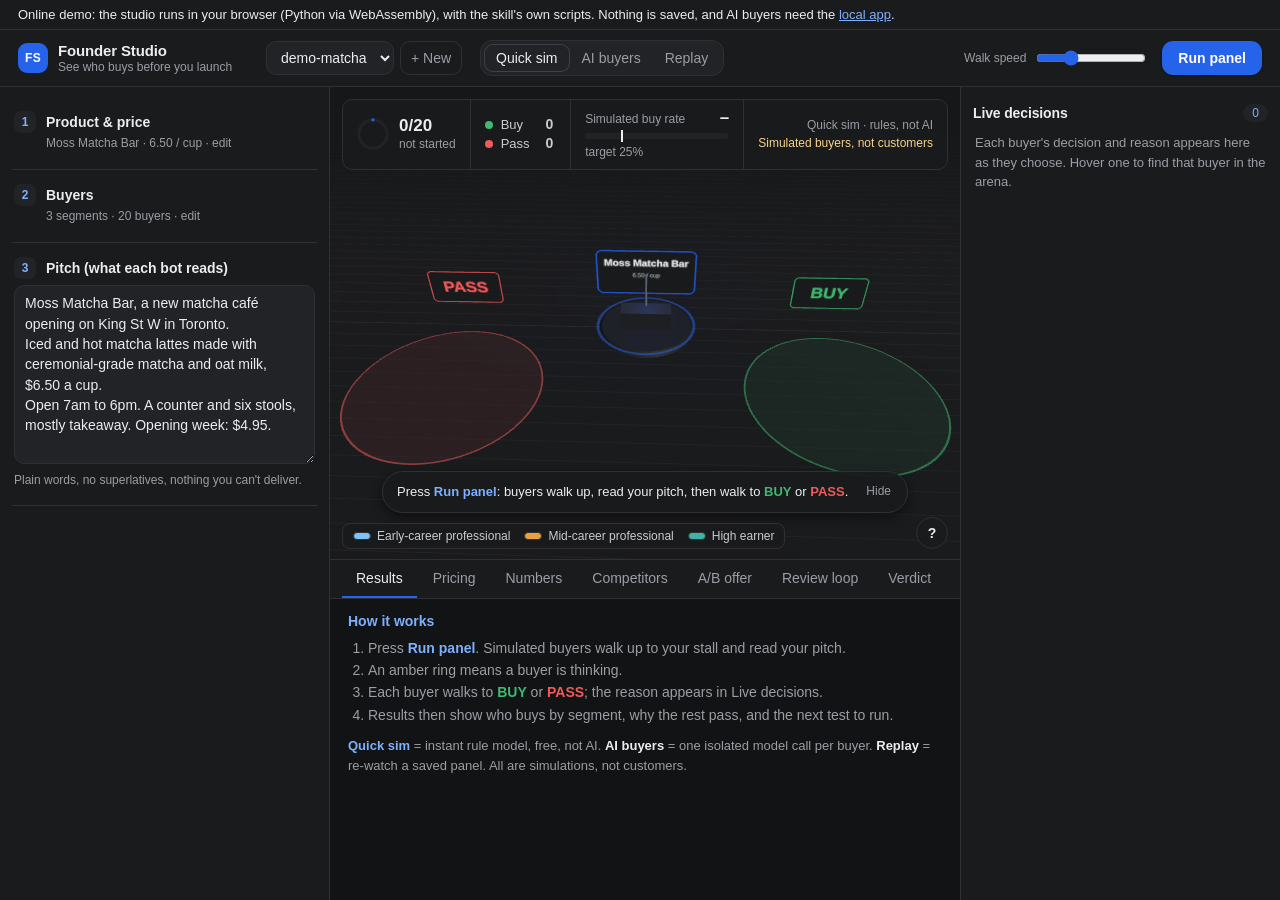
==== commit e99f1656: "Calm professional pass: one stats strip, quieter arena zones, flat decision feed, no symbol glyphs, " ====
--- a/docs/index.html
+++ b/docs/index.html
@@ -98,29 +98,28 @@
     <section class="stage">
       <div id="arena" class="arena">
         <div class="hud">
-          <div class="hud-card progress">
-            <svg viewBox="0 0 36 36" class="ring"><circle cx="18" cy="18" r="15.9" class="track"/><circle id="progressArc" cx="18" cy="18" r="15.9" class="arc"/></svg>
-            <div><strong id="progressText">0/0</strong><small id="stateText">ready</small><small id="hudSource" class="hud-src">source: Quick sim</small></div>
-          </div>
-          <div class="hud-card counts">
-            <div><span class="dot buy"></span><strong id="buyCount">0</strong> buy</div>
-            <div><span class="dot pass"></span><strong id="passCount">0</strong> pass</div>
-          </div>
-          <div class="hud-card rate">
-            <small>simulated buy rate</small>
-            <strong id="rateText">–</strong>
+          <div class="hud-cell progress">
+            <svg viewBox="0 0 36 36" class="ring" aria-hidden="true"><circle cx="18" cy="18" r="15.9" class="track"/><circle id="progressArc" cx="18" cy="18" r="15.9" class="arc"/></svg>
+            <div><strong id="progressText">0/0</strong><small id="stateText">ready</small><small id="hudSource" class="hud-src"></small></div>
+          </div>
+          <div class="hud-cell counts">
+            <div><span class="dot buy"></span><span class="k">Buy</span><strong id="buyCount">0</strong></div>
+            <div><span class="dot pass"></span><span class="k">Pass</span><strong id="passCount">0</strong></div>
+          </div>
+          <div class="hud-cell rate">
+            <div class="rate-head"><small>Simulated buy rate</small><strong id="rateText">&ndash;</strong></div>
             <div class="bar"><div id="rateFill" class="fill"></div><div id="barMark" class="mark" title="verdict bar"></div></div>
             <small id="barLabel" class="bar-label">target 25%</small>
           </div>
-        </div>
-        <div class="badges">
-          <span id="modeBadge" class="badge">Quick sim · rules, not AI</span>
-          <span class="badge warn" title="Simulated buyers give an upper bound. Real customers usually buy less.">Simulated buyers, not customers</span>
+          <div class="hud-cell hud-note">
+            <span id="modeBadge">Quick sim · rules, not AI</span>
+            <span class="warn" title="Simulated buyers give an upper bound. Real customers usually buy less.">Simulated buyers, not customers</span>
+          </div>
         </div>
         <div id="ticker" class="ticker" aria-live="polite" hidden></div>
         <div id="arenaHint" class="arena-hint" role="note">
           <span>Press <b>Run panel</b>: buyers walk up, read your pitch, then walk to <b style="color:var(--buy)">BUY</b> or <b style="color:var(--pass)">PASS</b>.</span>
-          <button class="hint-close" id="hintClose" aria-label="Hide this tip">&times;</button>
+          <button class="hint-close" id="hintClose" aria-label="Hide this tip">Hide</button>
         </div>
         <div id="legend" class="legend"></div>
         <button id="hintOpen" class="hint-open" type="button" aria-label="How the arena works" title="How the arena works">?</button>
--- a/docs/styles.css
+++ b/docs/styles.css
@@ -527,6 +527,113 @@
   .loop-table td, .loop-table th { padding: 6px 5px; }
 }
 
+/* ======================================================================
+   s5: calm professional pass. One stats strip instead of three cards and
+   two floating badges, a quieter legend, flat feed rows, tidy setup
+   headers and an inline speed control. Later rules win on purpose.
+   ====================================================================== */
+
+/* Stats strip across the top of the arena */
+.arena .hud {
+  top: 12px; left: 12px; right: 12px; z-index: 3;
+  display: grid; grid-template-columns: auto auto minmax(140px, 1fr) auto;
+  gap: 0; padding: 0; pointer-events: none;
+  background: var(--overlay); border: 1px solid var(--line); border-radius: 10px;
+}
+.hud-cell { display: flex; align-items: center; gap: 10px; padding: 8px 14px; min-width: 0; }
+.hud-cell + .hud-cell { border-left: 1px solid var(--line); }
+.hud-cell small { display: block; color: var(--muted); font-size: 12px; line-height: 1.35; }
+.hud-cell strong { font-size: 17px; font-variant-numeric: tabular-nums; line-height: 1.2; }
+.hud-cell.progress strong { display: block; }
+.arena .hud .ring { width: 32px; height: 32px; flex: 0 0 auto; }
+.hud-cell.counts { flex-direction: column; align-items: stretch; justify-content: center; gap: 2px; }
+.hud-cell.counts > div {
+  display: grid; grid-template-columns: 8px auto 1fr; align-items: center; column-gap: 8px;
+  font-size: 13px; color: var(--text-2);
+}
+.hud-cell.counts .dot { width: 8px; height: 8px; margin: 0; }
+.hud-cell.counts strong { font-size: 14px; text-align: right; min-width: 2ch; }
+.hud-cell.rate { flex-direction: column; align-items: stretch; justify-content: center; gap: 5px; }
+.rate-head { display: flex; align-items: baseline; justify-content: space-between; gap: 12px; }
+.hud-cell .bar { margin-top: 0; height: 6px; }
+.hud-cell .bar .mark { top: -3px; height: 12px; }
+.hud-cell .bar-label { margin: 0; }
+.hud-note {
+  flex-direction: column; align-items: flex-end; justify-content: center; gap: 2px;
+  font-size: 12px; line-height: 1.35; color: var(--muted); text-align: right; max-width: 190px;
+}
+.hud-note .warn { color: var(--think-fg); }
+.hud-src { display: none; }
+
+/* Legend: one quiet strip, no pill per segment */
+.arena .legend {
+  gap: 4px 14px; padding: 5px 10px;
+  background: var(--overlay); border: 1px solid var(--line); border-radius: 8px;
+  color: var(--text-2);
+}
+.arena .legend > span { background: none; border: 0; padding: 0; display: inline-flex; align-items: center; }
+.arena .legend .dot { width: 8px; height: 8px; }
+
+/* Header: speed control on one line */
+.speed { flex-direction: row; margin: 0; white-space: nowrap; }
+.speed input { width: 110px; padding: 0; border: 0; background: none; accent-color: var(--accent); }
+
+/* Setup steps: summary note sits under the title instead of squeezing it */
+.setup > details > summary {
+  display: grid; grid-template-columns: 22px minmax(0, 1fr); column-gap: 10px; row-gap: 2px; align-items: center;
+}
+.setup > details > summary .sum-note { grid-column: 2; margin-left: 0; line-height: 1.35; }
+.setup > details > summary .sum-note:empty { display: none; }
+
+/* Live decisions: flat rows with dividers, decision as a coloured word */
+.feed-list { gap: 0; }
+.feed-list li {
+  background: none; border: 0; border-bottom: 1px solid var(--line); border-radius: 0;
+  padding: 10px 6px 10px 10px;
+}
+.feed-list li:hover, .feed-list li.selected { background: var(--panel-2); border-color: var(--line); }
+.feed-list li.latest { border-color: var(--line); box-shadow: inset 2px 0 0 var(--accent); }
+.feed-list .who b { color: var(--text); font-weight: 600; }
+.feed-list .who > span:first-child { color: var(--muted); }
+.feed-list .tag { background: none; padding: 0; letter-spacing: 0.04em; }
+.feed-list .why { color: var(--text-2); }
+
+/* Tip close button is a word, not a glyph */
+.hint-close { width: auto; min-width: 0; padding: 0 10px; font-size: 12px; }
+
+@media (max-width: 760px) {
+  .arena .hud {
+    position: static; order: 1; margin: 12px 12px 0;
+    grid-template-columns: auto auto minmax(0, 1fr);
+  }
+  .arena .hud-cell { padding: 8px 10px; }
+  .arena .hud .hud-note {
+    grid-column: 1 / -1; border-left: 0; border-top: 1px solid var(--line);
+    flex-direction: row; justify-content: space-between; align-items: center;
+    max-width: none; text-align: left; padding: 6px 10px;
+  }
+  .arena .legend { position: static; order: 5; margin: 8px 12px 12px; width: fit-content; max-width: calc(100% - 24px); }
+  .hint-close { width: auto; height: 44px; min-width: 44px; padding: 0 12px; }
+}
+
+/* s5 round 2: no duplicate source line, rate label on one line, one-line honesty note, empty feed text at the top */
+.hud-cell .hud-src { display: none; }
+.arena .hud { grid-template-columns: auto auto minmax(170px, 1fr) auto; }
+.rate-head small { white-space: nowrap; }
+.rate-head strong { flex: 0 0 auto; }
+.hud-note { max-width: none; white-space: nowrap; }
+.feed-list:empty { flex: 0 0 auto; }
+@media (max-width: 760px) {
+  .arena .hud { grid-template-columns: auto auto minmax(0, 1fr); }
+  .rate-head small { white-space: normal; }
+  .arena .hud .hud-note { white-space: normal; }
+}
+
+@media (max-width: 760px) {
+  /* keep the legend clear of the round help button */
+  .arena .legend { max-width: calc(100% - 84px); }
+}
+
 /* online demo only (added by scripts/build_pages.py) */
 .demo-banner { padding: 7px 18px; font-size: 13px; color: var(--text); background: var(--panel); border-bottom: 1px solid var(--line); }
 .demo-banner a { color: var(--accent-text); }
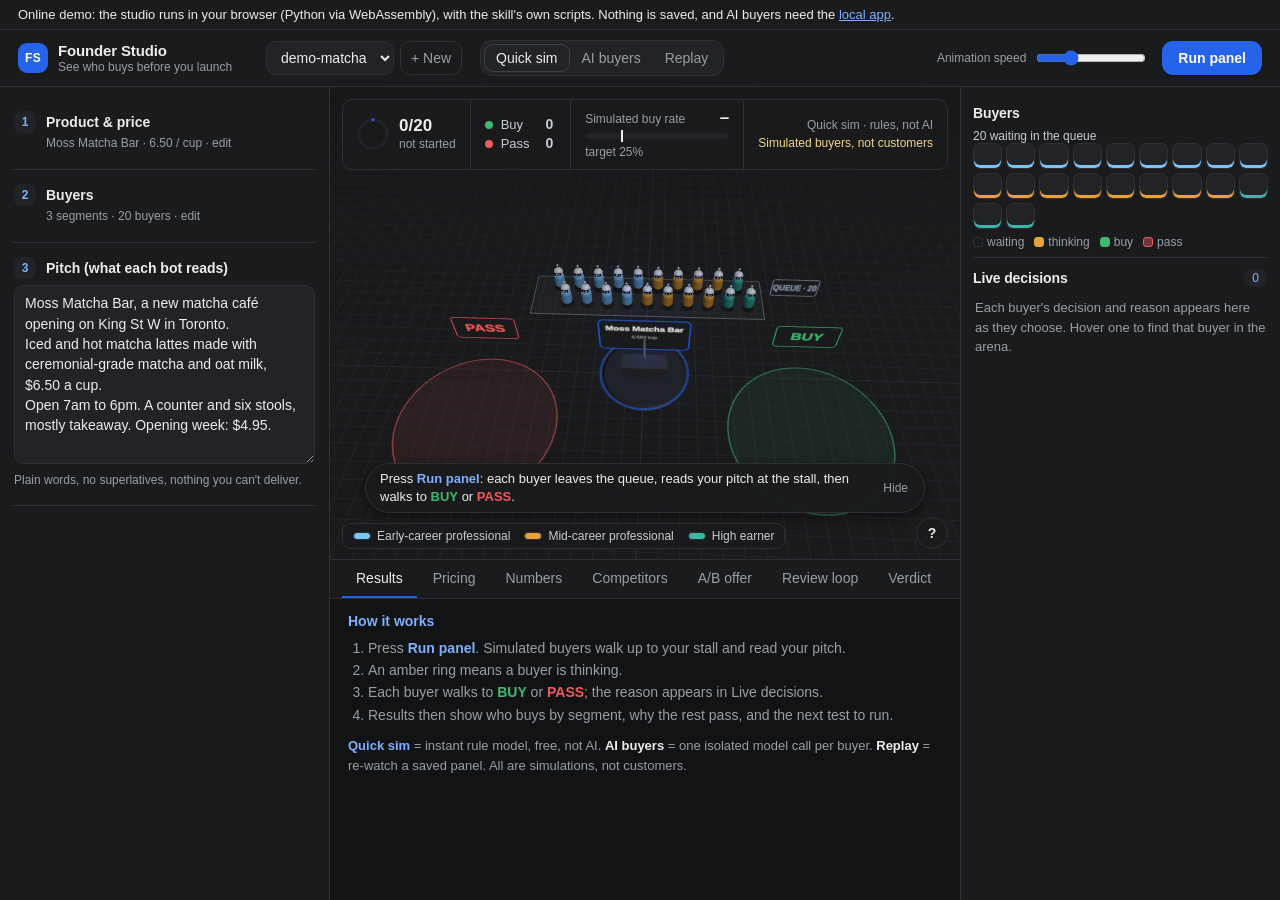
==== commit 75050618: "Readable arena on top of the calm pass: buyer roster with hover/click, idle queue preview in two row" ====
--- a/docs/index.html
+++ b/docs/index.html
@@ -31,7 +31,7 @@
       <button data-mode="replay" class="seg" title="Replay a panel already saved in this project.">Replay</button>
     </div>
     <div class="run">
-      <label class="speed" title="How fast buyers walk in the arena. Does not change results.">Walk speed <input id="speed" type="range" min="0.5" max="4" step="0.5" value="1.5"></label>
+      <label class="speed" title="How fast buyers walk in the arena. Does not change results.">Animation speed <input id="speed" type="range" min="0.5" max="4" step="0.5" value="1.5"></label>
       <button id="skipBtn" class="ghost" hidden title="Finish this run instantly and show the results">Skip<span class="long"> to results</span></button>
       <button id="runBtn" class="primary">Run panel</button>
     </div>
@@ -118,7 +118,7 @@
         </div>
         <div id="ticker" class="ticker" aria-live="polite" hidden></div>
         <div id="arenaHint" class="arena-hint" role="note">
-          <span>Press <b>Run panel</b>: buyers walk up, read your pitch, then walk to <b style="color:var(--buy)">BUY</b> or <b style="color:var(--pass)">PASS</b>.</span>
+          <span>Press <b>Run panel</b>: each buyer leaves the queue, reads your pitch at the stall, then walks to <b style="color:var(--buy)">BUY</b> or <b style="color:var(--pass)">PASS</b>.</span>
           <button class="hint-close" id="hintClose" aria-label="Hide this tip">Hide</button>
         </div>
         <div id="legend" class="legend"></div>
@@ -193,6 +193,9 @@
     </section>
 
     <aside class="feed" aria-label="Live feed">
+      <div class="roster-head"><h2>Buyers</h2><span id="rosterSummary" class="roster-sum">waiting in the queue</span></div>
+      <div id="roster" class="roster" aria-label="Every buyer and their state"></div>
+      <div class="roster-key" aria-hidden="true"><span class="k wait"></span>waiting <span class="k think"></span>thinking <span class="k buy"></span>buy <span class="k pass"></span>pass</div>
       <div class="feed-head"><h2>Live decisions</h2><span id="feedCount" class="pill">0</span></div>
       <ol id="feedList" class="feed-list"></ol>
       <p class="empty feed-empty">Each buyer's decision and reason appears here as they choose. Hover one to find that buyer in the arena.</p>
--- a/docs/styles.css
+++ b/docs/styles.css
@@ -527,7 +527,7 @@
   .loop-table td, .loop-table th { padding: 6px 5px; }
 }
 
-/* ======================================================================
+/* ===============================================================
    s5: calm professional pass. One stats strip instead of three cards and
    two floating badges, a quieter legend, flat feed rows, tidy setup
    headers and an inline speed control. Later rules win on purpose.
@@ -633,6 +633,43 @@
   /* keep the legend clear of the round help button */
   .arena .legend { max-width: calc(100% - 84px); }
 }
+=======
+/* ---- roster: one chip per buyer, ring = segment, fill = state ---- */
+.roster-head { display: flex; align-items: baseline; justify-content: space-between; gap: 8px; }
+.roster-head h2 { font-size: 14px; margin: 8px 0 6px; }
+.roster-sum { font-size: 12px; color: var(--text-2); font-variant-numeric: tabular-nums; }
+.roster { display: grid; grid-template-columns: repeat(auto-fill, minmax(26px, 1fr)); gap: 4px; margin-bottom: 6px; }
+.roster.dense { grid-template-columns: repeat(auto-fill, minmax(14px, 1fr)); }
+.rchip {
+  height: 26px; border-radius: 7px; display: grid; place-items: center; cursor: pointer;
+  font-size: 12px; font-weight: 600; line-height: 1; color: var(--muted);
+  background: var(--panel-2, rgba(255,255,255,0.03)); border: 1px solid var(--line);
+  box-shadow: inset 0 -3px 0 var(--seg); transition: background .2s, color .2s, border-color .2s;
+}
+.roster.dense .rchip { height: 14px; font-size: 0; border-radius: 4px; box-shadow: inset 0 -2px 0 var(--seg); }
+.rchip[data-state="think"] { border-color: var(--think); color: var(--think-fg, var(--think)); background: var(--think-bg, rgba(245,158,11,0.15)); }
+.rchip[data-state="buy"] { border-color: var(--buy); color: #fff; background: color-mix(in srgb, var(--buy) 70%, #000); }
+.rchip[data-state="pass"] { border-color: color-mix(in srgb, var(--pass) 55%, var(--line)); color: var(--pass-fg); background: color-mix(in srgb, var(--pass) 16%, var(--panel)); }
+.rchip:hover, .rchip.selected { outline: 2px solid var(--accent); outline-offset: 1px; }
+.roster-key { display: flex; flex-wrap: wrap; align-items: center; gap: 4px 10px; font-size: 12px; color: var(--muted); margin-bottom: 4px; padding-bottom: 8px; border-bottom: 1px solid var(--line); }
+.roster-key .k { display: inline-block; width: 10px; height: 10px; border-radius: 3px; margin-right: -6px; border: 1px solid var(--line); }
+.roster-key .k.wait { background: transparent; }
+.roster-key .k.think { background: var(--think); border-color: var(--think); }
+.roster-key .k.buy { background: var(--buy); border-color: var(--buy); }
+.roster-key .k.pass { background: color-mix(in srgb, var(--pass) 40%, var(--panel)); border-color: var(--pass); }
+.feed-list li.hover { border-color: var(--accent); }
+@media (max-width: 760px) {
+  .roster { grid-template-columns: repeat(10, minmax(0, 1fr)); }
+  .rchip { height: 28px; }
+}
+
+/* Idle feed: the explainer sits under its heading instead of at the bottom of the column. */
+.feed-list:empty { flex: 0 0 auto; }
+@media (max-width: 760px) {
+  /* The mode badge already names the source; give the buy-rate card the room. */
+  .arena .hud-card .hud-src { display: none; }
+}
+
 
 /* online demo only (added by scripts/build_pages.py) */
 .demo-banner { padding: 7px 18px; font-size: 13px; color: var(--text); background: var(--panel); border-bottom: 1px solid var(--line); }
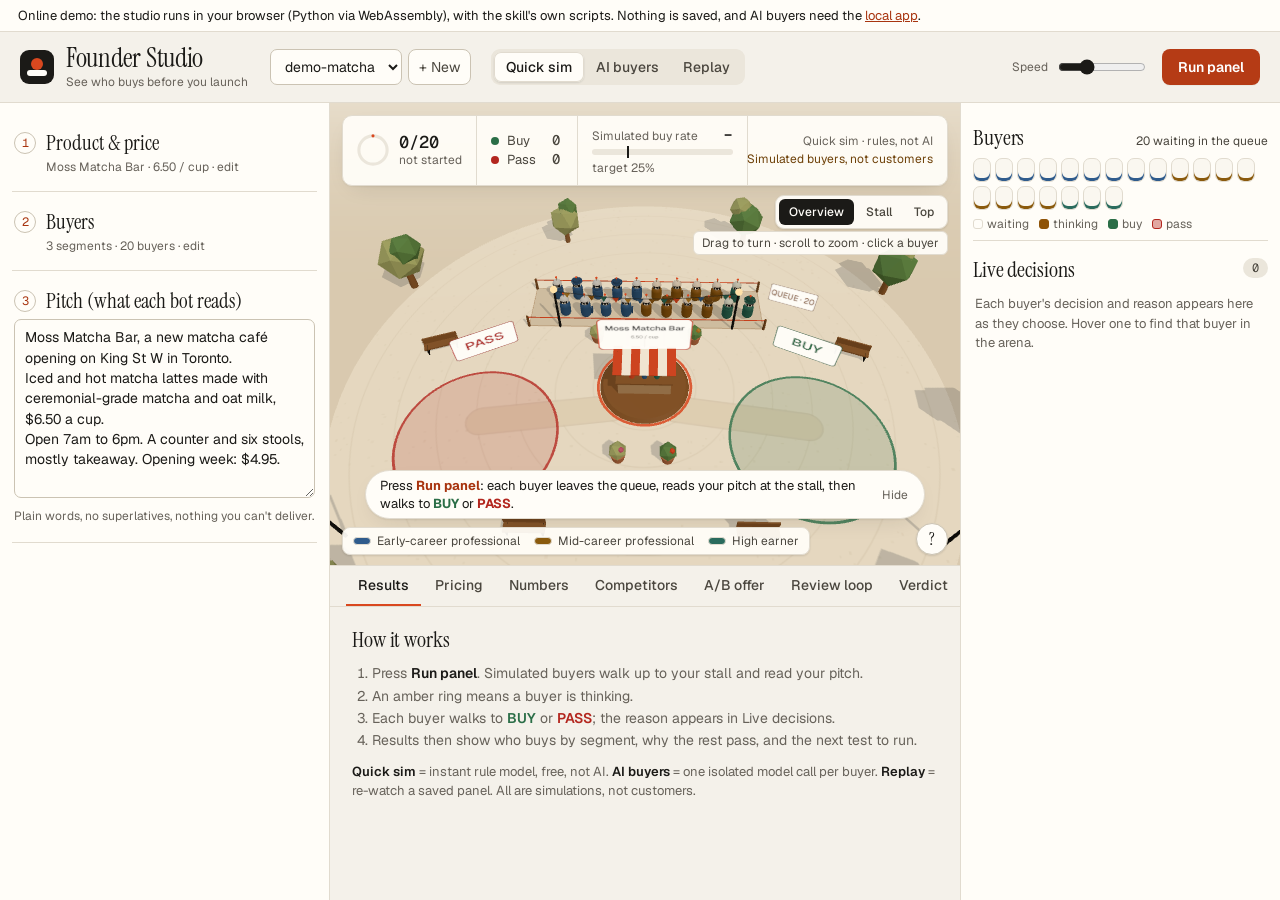
==== commit 71566ba8: "Pages rebuild: paper theme, self-hosted fonts, interactive square" ====
--- a/docs/index.html
+++ b/docs/index.html
@@ -4,8 +4,8 @@
   <meta charset="utf-8">
   <meta name="viewport" content="width=device-width, initial-scale=1">
   <title>Founder Studio · pre-launch simulator</title>
-  <link rel="icon" href="data:image/svg+xml,%3Csvg xmlns='http://www.w3.org/2000/svg' viewBox='0 0 32 32'%3E%3Crect width='32' height='32' rx='8' fill='%232563eb'/%3E%3Ccircle cx='16' cy='13' r='6' fill='%230b0f1a'/%3E%3C/svg%3E">
-  <meta name="theme-color" content="#121314">
+  <link rel="icon" href="data:image/svg+xml,%3Csvg xmlns='http://www.w3.org/2000/svg' viewBox='0 0 32 32'%3E%3Crect width='32' height='32' rx='8' fill='%231b1a17'/%3E%3Ccircle cx='16' cy='12' r='5' fill='%23d9481f'/%3E%3Crect x='7' y='21' width='18' height='5' rx='2.5' fill='%23fffdf8'/%3E%3C/svg%3E">
+  <meta name="theme-color" content="#f4f1ea">
   <meta name="description" content="Founder Studio: watch simulated buyers decide on your product before you launch. Local, free, honest.">
   <link rel="stylesheet" href="styles.css">
 </head>
@@ -31,7 +31,7 @@
       <button data-mode="replay" class="seg" title="Replay a panel already saved in this project.">Replay</button>
     </div>
     <div class="run">
-      <label class="speed" title="How fast buyers walk in the arena. Does not change results.">Animation speed <input id="speed" type="range" min="0.5" max="4" step="0.5" value="1.5"></label>
+      <label class="speed" title="How fast buyers walk in the arena. Does not change results.">Speed <input id="speed" type="range" min="0.5" max="4" step="0.5" value="1.5"></label>
       <button id="skipBtn" class="ghost" hidden title="Finish this run instantly and show the results">Skip<span class="long"> to results</span></button>
       <button id="runBtn" class="primary">Run panel</button>
     </div>
@@ -123,6 +123,13 @@
         </div>
         <div id="legend" class="legend"></div>
         <button id="hintOpen" class="hint-open" type="button" aria-label="How the arena works" title="How the arena works">?</button>
+        <div class="view-ctl" role="group" aria-label="Camera view">
+          <button type="button" data-view="overview" class="active" title="Whole square">Overview</button>
+          <button type="button" data-view="stall" title="Close to the stall">Stall</button>
+          <button type="button" data-view="top" title="From above">Top</button>
+        </div>
+        <p class="orbit-hint" aria-hidden="true">Drag to turn · scroll to zoom · click a buyer</p>
+        <aside id="botInspector" class="inspector" hidden aria-live="polite"></aside>
         <div id="toast" class="toast" hidden></div>
       </div>
 
@@ -137,7 +144,7 @@
       </nav>
       <div class="panels">
         <section id="tab-results" class="panel active"><div class="empty how">
-          <b>How it works</b>
+          <h3 class="how-title">How it works</h3>
           <ol>
             <li>Press <b>Run panel</b>. Simulated buyers walk up to your stall and read your pitch.</li>
             <li>An amber ring means a buyer is thinking.</li>
--- a/docs/styles.css
+++ b/docs/styles.css
@@ -1,54 +1,71 @@
-/* Design tokens: see design.md. Every colour in this file and in the 3D arena comes from here.
-   Direction "Graphite" (won the 3-way judged bracket): neutral dark, one blue accent for the primary action,
-   colour reserved for meaning (buy / pass / thinking / segments). No purple, no gradients, no glow. */
+/* Fonts are self-hosted (SIL OFL, see fonts/LICENSE.md) so the app and the offline demo never wait on a CDN. */
+@font-face { font-family: "Instrument Serif"; src: url("fonts/instrument-serif-normal.woff2") format("woff2"); font-weight: 400; font-style: normal; font-display: swap; }
+@font-face { font-family: "Instrument Serif"; src: url("fonts/instrument-serif-italic.woff2") format("woff2"); font-weight: 400; font-style: italic; font-display: swap; }
+@font-face { font-family: "Geist"; src: url("fonts/geist-normal.woff2") format("woff2"); font-weight: 100 900; font-style: normal; font-display: swap; }
+@font-face { font-family: "Geist Mono"; src: url("fonts/geist-mono-normal.woff2") format("woff2"); font-weight: 400 600; font-style: normal; font-display: swap; }
+
+/* Design tokens. Every colour in this file and in the 3D arena comes from here.
+   Direction "Paper" (2026-11-08): the Cairn / Jeda family - warm paper, ink text, one burnt-orange accent
+   used with intent, hairline rules, serif display type. Colour carries meaning: buy / pass / thinking / segments. */
 :root {
-  --bg: #121314;
-  --panel: #1a1b1d;
-  --panel-2: #222326;
-  --line: #2e3033;
-  --line-strong: #3d4045;
-  --text: #ecedee;
-  --text-2: #c9ccd1;
-  --muted: #9a9ea5;
-  --accent: #2563eb;
-  --accent-text: #7fb0ff;
-  --on-accent: #ffffff;
-  --accent-soft: color-mix(in srgb, var(--accent) 14%, transparent);
-  --buy: #3fb871;
-  --pass: #ef5a5a;
-  --think: #e0a43a;
-  --buy-fg: #8fe0b0;
-  --pass-fg: #f7a8a8;
-  --think-bg: #3a2c10;
-  --think-fg: #f5d48a;
-  --overlay: rgba(26, 27, 29, 0.95);
-  --hover: rgba(255, 255, 255, 0.06);
-  --shadow: rgba(0, 0, 0, 0.45);
-  --seg-1: #7cc4f8;
-  --seg-2: #e9a23b;
-  --seg-3: #3cb4a7;
-  --seg-4: #a3a8b0;
-  --seg-5: #4fc3dc;
-  --seg-6: #c9a227;
-  --scene-bg: #161719;
-  --scene-floor: #1c1d20;
-  --scene-grid: #2c2e32;
-  --scene-grid-minor: #232528;
-  --scene-stall: #2a2c30;
-  --scene-stall-top: #3d4045;
-  --scene-label-bg: rgba(26, 27, 29, 0.95);
-  --scene-label-fg: #ecedee;
-  --scene-label-sub: #a3a8b0;
-  --scene-sky: #d9dce1;
-  --scene-ground: #1a1b1d;
-  --font-ui: "Segoe UI", "Helvetica Neue", Arial, sans-serif;
-  --font-display: "Segoe UI Semibold", "Segoe UI", "Helvetica Neue", Arial, sans-serif;
-  --radius: 10px;
+  --bg: #f4f1ea;
+  --panel: #fffdf8;
+  --panel-2: #faf7f0;
+  --sunken: #ebe6db;
+  --line: #e1dbcf;
+  --line-strong: #cbc3b3;
+  --text: #1b1a17;
+  --text-2: #4a463e;
+  --muted: #67625a;
+  --ink: #1b1a17;
+  --accent: #d9481f;
+  --accent-text: #a8340f;
+  --on-accent: #fffdf8;
+  --accent-soft: #f8e3d9;
+  --buy: #2b6e47;
+  --pass: #b3261e;
+  --think: #8f5408;
+  --buy-fg: #22593a;
+  --pass-fg: #8f1d17;
+  --buy-soft: #dcebe1;
+  --pass-soft: #f6dedb;
+  --think-bg: #f4e8cf;
+  --think-fg: #6e4108;
+  --overlay: rgba(255, 253, 248, 0.94);
+  --hover: rgba(27, 26, 23, 0.05);
+  --shadow: rgba(27, 26, 23, 0.12);
+  --shadow-card: 0 1px 2px rgba(27, 26, 23, 0.06), 0 8px 24px -12px rgba(27, 26, 23, 0.18);
+  --seg-1: #2f5b8c;
+  --seg-2: #8a5a0d;
+  --seg-3: #2a6b5d;
+  --seg-4: #8a5a2b;
+  --seg-5: #1f6a81;
+  --seg-6: #56657b;
+  --scene-bg: #f1ebdf;
+  --scene-floor: #e9e1d2;
+  --scene-plaza: #f6f1e6;
+  --scene-path: #ddd2bf;
+  --scene-grid: #ddd5c6;
+  --scene-grid-minor: #e6dfd2;
+  --scene-stall: #b9946a;
+  --scene-stall-top: #8a5a2b;
+  --scene-awning: #fffdf8;
+  --scene-leaf: #5f8a4a;
+  --scene-trunk: #8a5a2b;
+  --scene-label-bg: rgba(255, 253, 248, 0.97);
+  --scene-label-fg: #1b1a17;
+  --scene-label-sub: #67625a;
+  --scene-sky: #fff6e6;
+  --scene-ground: #c9b99d;
+  --font-ui: "Geist", ui-sans-serif, system-ui, -apple-system, "Segoe UI", Roboto, sans-serif;
+  --font-display: "Instrument Serif", "Iowan Old Style", Georgia, serif;
+  --font-mono: "Geist Mono", ui-monospace, "Cascadia Code", Consolas, monospace;
+  --radius: 8px;
   font-family: var(--font-ui);
   font-variant-numeric: tabular-nums;
-  color-scheme: dark;
-}
-h1, h2, h3, .brand-name { font-family: var(--font-display); letter-spacing: -0.01em; }
+  color-scheme: light;
+}
+h1, h2, h3, .brand-name { font-family: var(--font-display); font-weight: 400; letter-spacing: -0.005em; }
 * { box-sizing: border-box; }
 html, body { margin: 0; height: 100%; background: var(--bg); color: var(--text); }
 body { display: flex; flex-direction: column; overflow: hidden; font-size: 14px; }
@@ -314,7 +331,7 @@
 .arena-hint[hidden] { display: none; }
 .hint-close { position: static; flex: 0 0 auto; width: 28px; height: 28px; }
 .empty.how ol { margin: 8px 0 0; padding-left: 20px; line-height: 1.6; }
-.empty.how b:first-child { color: var(--accent-text); }
+.empty.how li b, .empty.how .modes-note b { font-weight: 600; color: var(--text); }
 @media (max-width: 760px) {
   .stage { grid-template-rows: auto auto auto; }
   .arena { display: flex; flex-direction: column; height: auto; }
@@ -460,7 +477,7 @@
 .feed-empty { font-size: 13px; line-height: 1.5; margin: 4px 2px; }
 .feed-list:not(:empty) ~ .feed-empty { display: none; }
 .logo { display: inline-grid; place-items: center; }
-.logo::after { content: "FS"; color: var(--on-accent); font-size: 12px; font-weight: 700; letter-spacing: 0.02em; }
+
 
 /* r16: HUD provenance line and a pitch box that grows with its text */
 .hud-card .hud-src { margin-top: 2px; font-size: 12px; color: var(--muted); white-space: nowrap; }
@@ -633,7 +650,6 @@
   /* keep the legend clear of the round help button */
   .arena .legend { max-width: calc(100% - 84px); }
 }
-=======
 /* ---- roster: one chip per buyer, ring = segment, fill = state ---- */
 .roster-head { display: flex; align-items: baseline; justify-content: space-between; gap: 8px; }
 .roster-head h2 { font-size: 14px; margin: 8px 0 6px; }
@@ -643,12 +659,12 @@
 .rchip {
   height: 26px; border-radius: 7px; display: grid; place-items: center; cursor: pointer;
   font-size: 12px; font-weight: 600; line-height: 1; color: var(--muted);
-  background: var(--panel-2, rgba(255,255,255,0.03)); border: 1px solid var(--line);
+  background: var(--panel-2); border: 1px solid var(--line);
   box-shadow: inset 0 -3px 0 var(--seg); transition: background .2s, color .2s, border-color .2s;
 }
 .roster.dense .rchip { height: 14px; font-size: 0; border-radius: 4px; box-shadow: inset 0 -2px 0 var(--seg); }
-.rchip[data-state="think"] { border-color: var(--think); color: var(--think-fg, var(--think)); background: var(--think-bg, rgba(245,158,11,0.15)); }
-.rchip[data-state="buy"] { border-color: var(--buy); color: #fff; background: color-mix(in srgb, var(--buy) 70%, #000); }
+.rchip[data-state="think"] { border-color: var(--think); color: var(--think-fg, var(--think)); background: var(--think-bg); }
+.rchip[data-state="buy"] { border-color: var(--buy); color: #fff; background: var(--buy); }
 .rchip[data-state="pass"] { border-color: color-mix(in srgb, var(--pass) 55%, var(--line)); color: var(--pass-fg); background: color-mix(in srgb, var(--pass) 16%, var(--panel)); }
 .rchip:hover, .rchip.selected { outline: 2px solid var(--accent); outline-offset: 1px; }
 .roster-key { display: flex; flex-wrap: wrap; align-items: center; gap: 4px 10px; font-size: 12px; color: var(--muted); margin-bottom: 4px; padding-bottom: 8px; border-bottom: 1px solid var(--line); }
@@ -670,6 +686,178 @@
   .arena .hud-card .hud-src { display: none; }
 }
 
+/* =====================================================================
+   Paper (2026-11-08): the Cairn / Jeda family. Warm paper, ink type,
+   serif display headings, hairline rules, one accent. Later rules win.
+   ===================================================================== */
+body { background: var(--bg); color: var(--text); font-size: 14px; -webkit-font-smoothing: antialiased; }
+::selection { background: var(--accent-soft); }
+a { color: var(--accent-text); }
+
+/* Header */
+.topbar { background: var(--bg); border-bottom: 1px solid var(--line); padding: 12px 20px; gap: 20px; }
+.brand { gap: 12px; }
+.brand-name { font-family: var(--font-display); font-size: 27px; font-weight: 400; line-height: 1; letter-spacing: -0.01em; }
+.brand small { color: var(--muted); font-size: 12px; margin-top: 3px; }
+.logo { position: relative; width: 34px; height: 34px; border-radius: 9px; background: var(--ink); }
+.logo::before {
+  content: ""; position: absolute; left: 50%; top: 8px; width: 12px; height: 12px; margin-left: -6px;
+  border-radius: 50%; background: var(--accent);
+}
+.logo::after {
+  content: ""; position: absolute; left: 7px; right: 7px; bottom: 8px; height: 6px; border-radius: 3px; background: var(--panel);
+}
+.mode { background: var(--sunken); border: 0; border-radius: 9px; padding: 3px; }
+.seg { color: var(--text-2); border-radius: 7px; padding: 6px 12px; font-weight: 500; }
+.seg:hover { color: var(--text); }
+.seg.active { background: var(--panel); color: var(--text); box-shadow: 0 1px 2px var(--shadow), inset 0 0 0 1px var(--line); }
+
+/* Buttons and fields */
+.primary {
+  background: var(--ink); color: var(--on-accent); border-radius: 8px; padding: 9px 16px; font-weight: 600;
+  box-shadow: 0 1px 0 rgba(27, 26, 23, 0.04);
+}
+.primary:hover:not(:disabled) { background: #33302a; }
+.ghost, .mini { border: 1px solid var(--line-strong); border-radius: 8px; color: var(--text-2); background: var(--panel); }
+.ghost:hover, .mini:hover { color: var(--text); border-color: var(--ink); }
+select, input, textarea { background: var(--panel); border: 1px solid var(--line-strong); border-radius: 7px; color: var(--text); }
+select:focus, input:focus, textarea:focus { border-color: var(--accent); box-shadow: 0 0 0 3px var(--accent-soft); }
+button:focus-visible, a:focus-visible, summary:focus-visible { outline: 2px solid var(--accent); outline-offset: 2px; }
+.speed input { accent-color: var(--accent); }
+
+/* Columns */
+.setup, .feed { background: var(--panel); }
+.setup { border-right: 1px solid var(--line); }
+.feed { border-left: 1px solid var(--line); }
+details { border-bottom: 1px solid var(--line); }
+.setup > details > summary { font-family: var(--font-display); font-size: 21px; font-weight: 400; color: var(--text); padding: 8px 0 4px; }
+.setup > details > summary .sum-note { font-family: var(--font-ui); font-size: 12px; color: var(--muted); }
+.step {
+  background: none; border: 1px solid var(--line-strong); color: var(--accent-text); border-radius: 50%;
+  font-family: var(--font-mono); font-size: 12px; min-width: 22px; height: 22px;
+}
+details.more > summary { font-family: var(--font-ui); }
+label { color: var(--text-2); }
+.item { background: var(--panel-2); border: 1px solid var(--line); }
+.chip { background: var(--panel); border-color: var(--line-strong); }
+.chip.on { background: var(--buy-soft); border-color: var(--buy); }
+.roster-head h2, .feed-head h2 { font-family: var(--font-display); font-size: 22px; font-weight: 400; margin: 10px 0 6px; }
+.pill { background: var(--sunken); color: var(--text-2); font-family: var(--font-mono); }
+
+/* Arena chrome */
+.arena { background: var(--scene-bg); }
+.arena .hud { background: var(--overlay); border: 1px solid var(--line); box-shadow: var(--shadow-card); border-radius: 10px; }
+.hud-cell strong, .hud-cell.counts strong, .rate-head strong { font-family: var(--font-mono); font-weight: 500; }
+.bar { background: var(--sunken); }
+.ring .track { stroke: var(--sunken); }
+.arena .legend { background: var(--overlay); border-color: var(--line); box-shadow: 0 1px 2px var(--shadow); }
+.arena-hint, .ticker, .toast { background: var(--panel); border-color: var(--line); box-shadow: var(--shadow-card); }
+.hint-open { background: var(--panel); border-color: var(--line-strong); box-shadow: 0 1px 2px var(--shadow); font-family: var(--font-display); font-size: 18px; font-weight: 400; }
+.bot-label { background: var(--panel); border-color: var(--line-strong); box-shadow: 0 1px 2px var(--shadow); border-radius: 6px; }
+.bot-label.selected { box-shadow: 0 0 0 2px var(--accent), 0 4px 12px var(--shadow); }
+
+/* Camera views */
+.view-ctl {
+  position: absolute; right: 52px; bottom: 10px; z-index: 3; display: flex; gap: 2px; padding: 3px;
+  background: var(--overlay); border: 1px solid var(--line); border-radius: 9px; box-shadow: 0 1px 2px var(--shadow);
+}
+.view-ctl button {
+  border: 0; background: none; border-radius: 6px; padding: 5px 10px; font-size: 12px; font-weight: 500;
+  color: var(--text-2); cursor: pointer; min-height: 26px;
+}
+.view-ctl button:hover { color: var(--text); background: var(--hover); }
+.view-ctl button.active { background: var(--ink); color: var(--on-accent); }
+.arena canvas.hovering { cursor: pointer; }
+.arena canvas:active { cursor: grabbing; }
+
+/* Buyer inspector (click a buyer in the arena) */
+.inspector {
+  position: absolute; z-index: 4; right: 12px; top: 84px; width: 272px; max-width: calc(100% - 24px);
+  background: var(--panel); border: 1px solid var(--line); border-radius: 10px; box-shadow: var(--shadow-card);
+  padding: 12px 14px 12px; font-size: 13px; color: var(--text-2);
+}
+.inspector[hidden] { display: none; }
+.inspector .ins-head { display: flex; align-items: center; gap: 8px; }
+.inspector .ins-swatch { width: 10px; height: 10px; border-radius: 50%; flex: 0 0 auto; }
+.inspector h4 { margin: 0; flex: 1; font-family: var(--font-display); font-size: 22px; font-weight: 400; color: var(--text); line-height: 1.1; }
+.inspector .ins-close { border: 0; background: none; color: var(--muted); cursor: pointer; font-size: 12px; padding: 4px 6px; border-radius: 6px; }
+.inspector .ins-close:hover { background: var(--hover); color: var(--text); }
+.inspector .ins-sub { margin: 4px 0 8px; color: var(--muted); font-size: 12px; }
+.inspector .ins-state { display: inline-block; font-size: 12px; font-weight: 600; letter-spacing: 0.04em; padding: 2px 8px; border-radius: 99px; }
+.inspector .ins-state.buy { background: var(--buy-soft); color: var(--buy-fg); }
+.inspector .ins-state.pass { background: var(--pass-soft); color: var(--pass-fg); }
+.inspector .ins-state.thinking { background: var(--think-bg); color: var(--think-fg); }
+.inspector .ins-state.walking, .inspector .ins-state.queued { background: var(--sunken); color: var(--text-2); }
+.inspector .ins-why { margin: 8px 0 0; line-height: 1.45; color: var(--text); }
+.inspector .ins-flip { margin: 6px 0 0; font-size: 12px; color: var(--muted); }
+
+/* Tabs and result panels */
+.tabs { background: var(--bg); border-color: var(--line); padding: 0 16px; }
+.tab { color: var(--text-2); font-weight: 500; }
+.tab:hover { color: var(--text); }
+.tab.active { color: var(--text); border-bottom-color: var(--accent); }
+.panels { background: var(--bg); }
+.panel { padding: 18px 22px 32px; }
+h3 { font-family: var(--font-display); font-size: 23px; font-weight: 400; margin: 6px 0 10px; }
+.card { background: var(--panel); border-color: var(--line); box-shadow: 0 1px 0 rgba(27, 26, 23, 0.04); }
+.card strong { font-family: var(--font-display); font-weight: 400; font-size: 30px; line-height: 1.05; }
+.card small { color: var(--muted); }
+.headline { background: var(--panel); box-shadow: 0 1px 0 rgba(27, 26, 23, 0.04); }
+.headline strong { font-family: var(--font-display); font-weight: 400; font-size: 32px; }
+.verdict-big { font-family: var(--font-display); font-weight: 400; font-size: 38px; }
+.barrow .track { background: var(--sunken); }
+.empty.how .how-title { margin: 0; font-family: var(--font-display); font-size: 22px; font-weight: 400; color: var(--text); }
+.bot-card { background: var(--panel); border-color: var(--line-strong); }
+.bot-card h4 { font-family: var(--font-display); font-size: 21px; font-weight: 400; }
+.check-line { background: var(--panel); }
+.md code, code { font-family: var(--font-mono); background: var(--sunken); }
+
+@media (max-width: 760px) {
+  .topbar { padding: 10px 12px; }
+  .brand-name { font-size: 24px; }
+  .view-ctl { position: static; order: 5; margin: 8px 12px 0; align-self: flex-start; }
+  .view-ctl button { min-height: 36px; padding: 6px 12px; }
+  .inspector { position: absolute; top: auto; bottom: 12px; left: 12px; right: 12px; width: auto; }
+}
+
+/* Desktop arena footer: legend on the left wraps before it can reach the camera buttons on the right. */
+@media (min-width: 761px) {
+  .legend { right: auto; max-width: calc(100% - 70px); }
+  /* Camera buttons sit top-right under the stats strip, clear of the legend and the decision ticker. */
+  .view-ctl { top: 92px; bottom: auto; right: 12px; }
+}
+/* Tabs stay on one line; the strip scrolls sideways instead of wrapping labels. */
+.tabs { overflow-x: auto; flex-wrap: nowrap; scrollbar-width: none; }
+.tab { flex: 0 0 auto; white-space: nowrap; padding: 10px 12px; }
+
+/* Overlay text never swallows clicks meant for a buyer in the arena. */
+.legend { pointer-events: none; }
+
+/* Round 2: named roster chips read at a glance; the dense layout (40+ buyers) keeps colour tiles. */
+.roster:not(.dense) { display: flex; flex-wrap: wrap; gap: 4px; }
+.roster:not(.dense) .rchip { padding: 0 8px; height: 24px; font-size: 12px; font-weight: 500; }
+/* Interaction hint: one quiet line that tells people the square is touchable. */
+.orbit-hint {
+  position: absolute; top: 128px; right: 12px; z-index: 3; margin: 0; pointer-events: none;
+  font-size: 12px; color: var(--text-2); background: var(--overlay); border: 1px solid var(--line);
+  border-radius: 6px; padding: 3px 8px;
+}
+/* The one burnt-orange element is the primary action (shade darkened for AA on white text). */
+:root { --accent-strong: #b53b15; }
+.primary { background: var(--accent-strong); color: #fff; }
+.primary:hover:not(:disabled) { background: #9a3211; }
+.speed input { width: 88px; }
+@media (max-width: 760px) {
+  .orbit-hint { position: static; order: 6; margin: 6px 12px 0; align-self: flex-start; }
+  .bot-label { font-size: 13px; }
+}
+.speed input { accent-color: var(--ink); }
+
+/* Inspector sits top-left on desktop so the camera buttons and hint on the right stay usable. */
+@media (min-width: 761px) {
+  .inspector { right: auto; left: 12px; top: 92px; }
+}
+.inspector .ins-kicker { margin: 0 0 4px; font-size: 12px; color: var(--muted); letter-spacing: 0.02em; }
 
 /* online demo only (added by scripts/build_pages.py) */
 .demo-banner { padding: 7px 18px; font-size: 13px; color: var(--text); background: var(--panel); border-bottom: 1px solid var(--line); }
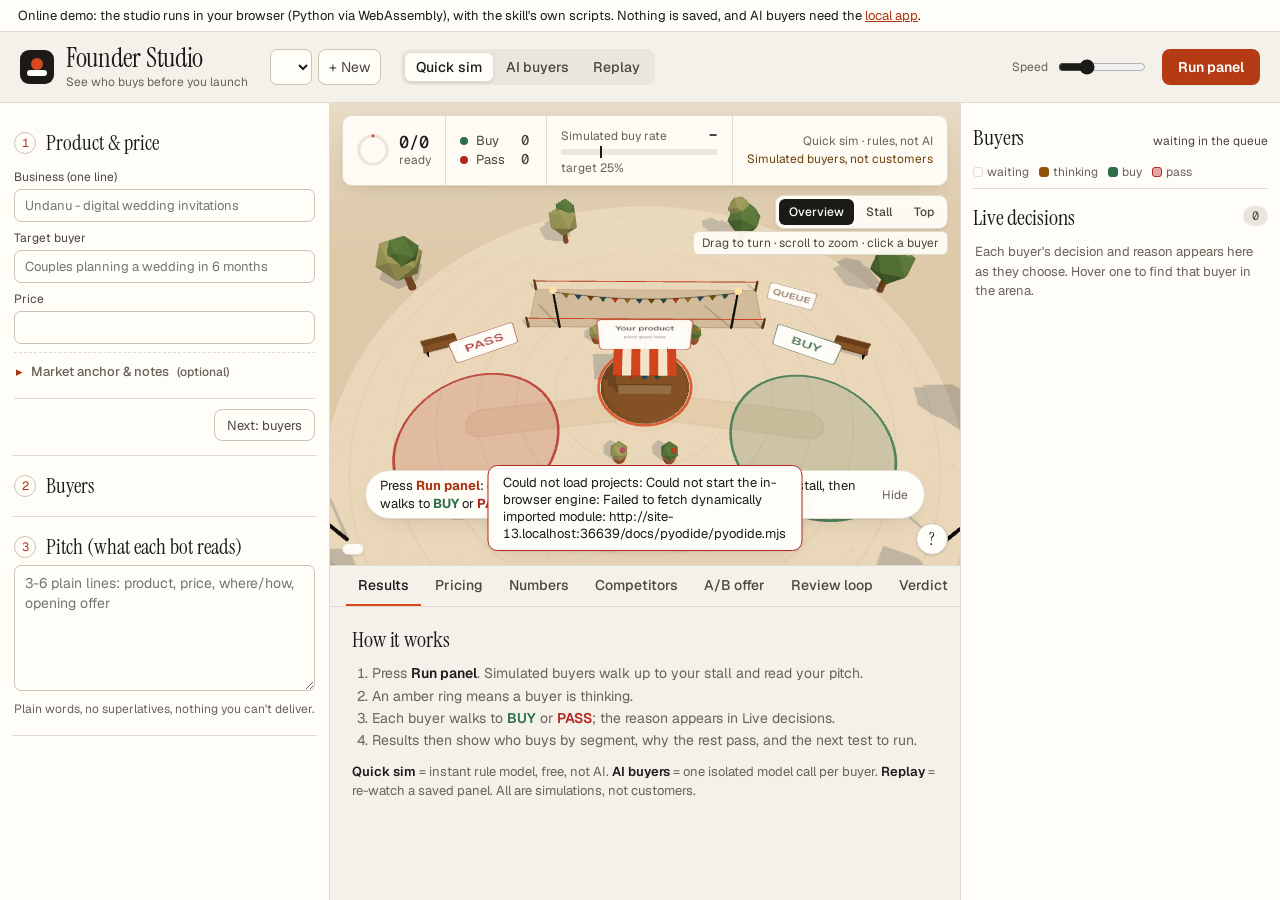
==== commit 587cb252: "Pages rebuild: v2-r5 phone decision line, guided setup, 3D hover/selection cues" ====
--- a/docs/index.html
+++ b/docs/index.html
@@ -50,6 +50,7 @@
           <p class="hint">The price buyers compare you against. Quick sim only.</p>
           <label>Idea notes<textarea id="idea" rows="3" placeholder="What it is, for whom, how it's sold"></textarea></label>
         </details>
+        <button type="button" class="ghost step-next" data-next="buyersSection">Next: buyers</button>
       </details>
 
       <details id="buyersSection">
@@ -71,9 +72,10 @@
           </label>
           <label>Seed<input id="seed" type="number" placeholder="random"></label>
         </div>
-      </details>
-
-      <details open>
+        <button type="button" class="ghost step-next" data-next="pitchSection">Next: pitch</button>
+      </details>
+
+      <details id="pitchSection" open>
         <summary><span class="step">3</span> Pitch (what each bot reads)</summary>
         <textarea id="pitch" rows="8" placeholder="3-6 plain lines: product, price, where/how, opening offer"></textarea>
         <p class="hint">Plain words, no superlatives, nothing you can't deliver.</p>
--- a/docs/styles.css
+++ b/docs/styles.css
@@ -859,6 +859,48 @@
 }
 .inspector .ins-kicker { margin: 0 0 4px; font-size: 12px; color: var(--muted); letter-spacing: 0.02em; }
 
+/* Phone: the square gets more height, and its controls collapse into one row under it
+   (camera views left, help right) with the segment legend on a single line below. */
+@media (max-width: 760px) {
+  .arena { flex-flow: row wrap; align-items: center; }
+  .arena .hud, .arena .badges, .arena .ticker, .arena .arena-hint, .arena canvas, .arena .legend {
+    flex: 1 1 100%; box-sizing: border-box; min-width: 0;
+  }
+  .arena canvas { height: 330px; }
+  .view-ctl { order: 5; margin: 8px 0 0 12px; align-self: center; }
+  .arena .hint-open { position: static; order: 6; margin: 8px 12px 0 auto; align-self: center; }
+  .orbit-hint { display: none; }
+  .arena .legend {
+    position: static; order: 7; display: flex; flex-wrap: wrap; gap: 4px 12px;
+    margin: 0; padding: 8px 12px 12px; border: 0; background: none; box-shadow: none; font-size: 12px;
+    max-width: none;
+  }
+  .arena .legend span { background: none; padding: 0; white-space: nowrap; }
+}
+
+/* Roster chips switch state instantly: a fading background under already-white text read as unreadable mid-change. */
+.rchip { transition: outline-color .15s; }
+
+/* Round v2-r5 (phone): the latest decision sits directly under the square, with a jump to the
+   full roster and decision list; the buyer inspector opens below the square instead of over it. */
+.ticker-jump { display: none; }
+@media (max-width: 760px) {
+  .arena .hud, .arena .badges { order: 1; }
+  .arena .arena-hint { order: 2; }
+  .arena canvas { order: 3; }
+  .arena .ticker, .arena .inspector { order: 4; }
+  .arena .ticker { margin: 8px 12px 0; }
+  .ticker .ticker-jump { display: inline-flex; flex: 0 0 auto; min-height: 36px; align-items: center; font-size: 12px; padding: 6px 10px; }
+  .arena .inspector {
+    position: static; flex: 1 1 100%; box-sizing: border-box; width: auto; max-width: none;
+    margin: 8px 12px 0; max-height: none; box-shadow: var(--shadow-card);
+  }
+  .bot-label { font-size: 14px; padding: 3px 8px; }
+}
+
+/* Guided setup: a quiet "Next" at the foot of each step. */
+.setup .step-next { display: block; margin: 10px 0 2px auto; font-size: 13px; padding: 6px 12px; min-height: 32px; }
+
 /* online demo only (added by scripts/build_pages.py) */
 .demo-banner { padding: 7px 18px; font-size: 13px; color: var(--text); background: var(--panel); border-bottom: 1px solid var(--line); }
 .demo-banner a { color: var(--accent-text); }
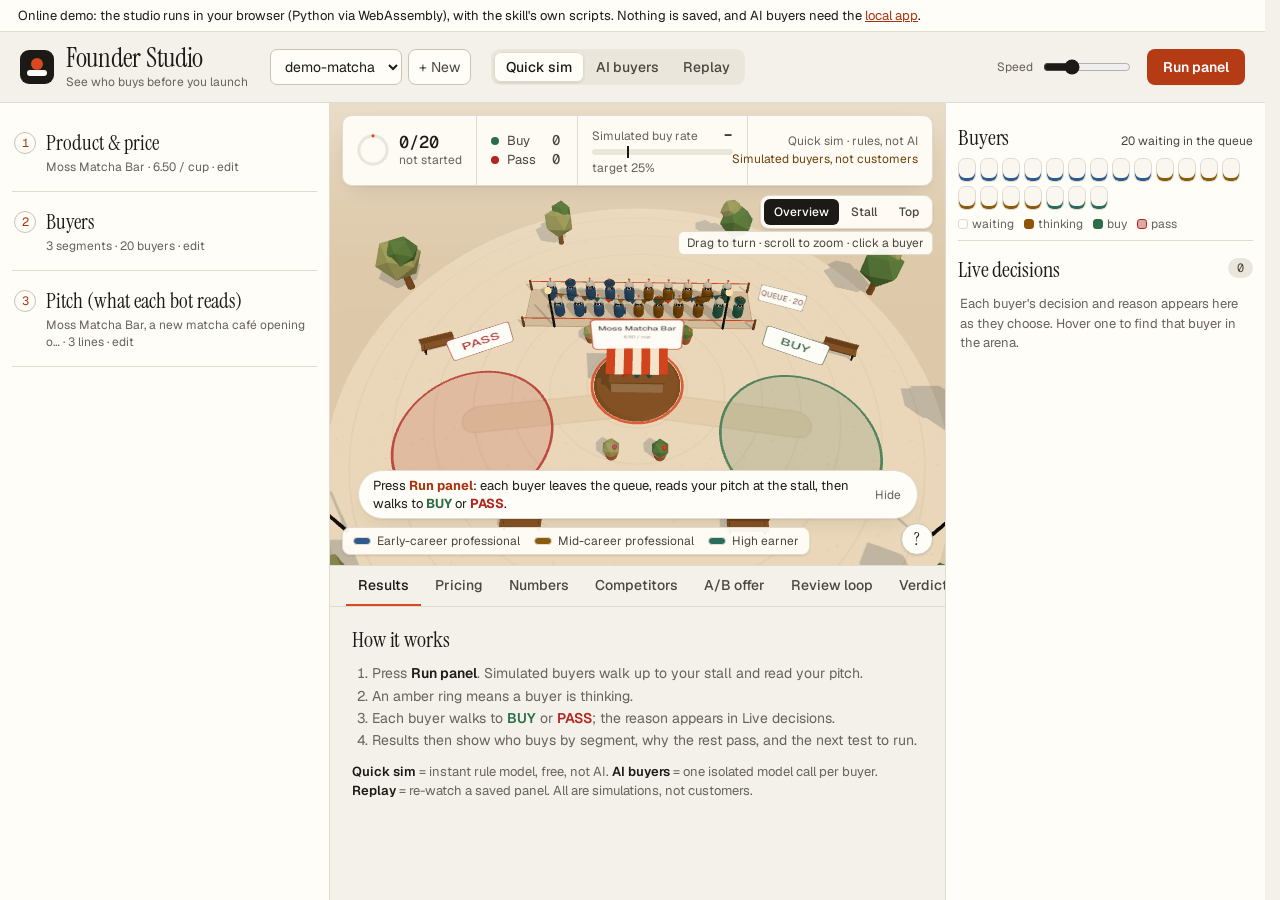
==== commit 9eba9a46: "Pages rebuild: v2-r6 phone buyer strip, pitch preview, scrollbar-gutter fix" ====
--- a/docs/index.html
+++ b/docs/index.html
@@ -76,7 +76,7 @@
       </details>
 
       <details id="pitchSection" open>
-        <summary><span class="step">3</span> Pitch (what each bot reads)</summary>
+        <summary><span class="step">3</span> Pitch (what each bot reads) <span id="pitchSummary" class="sum-note"></span></summary>
         <textarea id="pitch" rows="8" placeholder="3-6 plain lines: product, price, where/how, opening offer"></textarea>
         <p class="hint">Plain words, no superlatives, nothing you can't deliver.</p>
       </details>
@@ -119,6 +119,7 @@
           </div>
         </div>
         <div id="ticker" class="ticker" aria-live="polite" hidden></div>
+        <button id="miniRoster" class="mini-roster" type="button" hidden aria-label="Every buyer's state; open the full list"></button>
         <div id="arenaHint" class="arena-hint" role="note">
           <span>Press <b>Run panel</b>: each buyer leaves the queue, reads your pitch at the stall, then walks to <b style="color:var(--buy)">BUY</b> or <b style="color:var(--pass)">PASS</b>.</span>
           <button class="hint-close" id="hintClose" aria-label="Hide this tip">Hide</button>
--- a/docs/styles.css
+++ b/docs/styles.css
@@ -901,6 +901,26 @@
 /* Guided setup: a quiet "Next" at the foot of each step. */
 .setup .step-next { display: block; margin: 10px 0 2px auto; font-size: 13px; padding: 6px 12px; min-height: 32px; }
 
+/* Phone buyer strip: one dot per buyer in its state colour, with the tally beside it. */
+.mini-roster { display: none; }
+@media (max-width: 760px) {
+  .arena .mini-roster:not([hidden]) {
+    order: 4; flex: 1 1 100%; box-sizing: border-box; display: flex; align-items: center; gap: 10px;
+    margin: 8px 12px 0; padding: 8px 10px; min-height: 40px; border: 1px solid var(--line); border-radius: 10px;
+    background: var(--panel); color: var(--text-2); font: inherit; font-size: 12px; text-align: left; cursor: pointer;
+  }
+  .mini-roster .mini-dots { display: flex; flex-wrap: wrap; gap: 3px; flex: 1 1 auto; min-width: 0; }
+  .mini-roster i { width: 9px; height: 9px; border-radius: 3px; border: 1px solid var(--line-strong); background: transparent; }
+  .mini-roster i[data-state="think"] { background: var(--think); border-color: var(--think); }
+  .mini-roster i[data-state="buy"] { background: var(--buy); border-color: var(--buy); }
+  .mini-roster i[data-state="pass"] { background: color-mix(in srgb, var(--pass) 40%, var(--panel)); border-color: var(--pass); }
+  .mini-roster .mini-text { flex: 0 0 auto; font-variant-numeric: tabular-nums; }
+}
+
+/* Reserve the scrollbar's space so a page that hovers at the scroll threshold cannot make the
+   arena's ResizeObserver and the scrollbar toggle each other every frame. */
+html { scrollbar-gutter: stable; }
+
 /* online demo only (added by scripts/build_pages.py) */
 .demo-banner { padding: 7px 18px; font-size: 13px; color: var(--text); background: var(--panel); border-bottom: 1px solid var(--line); }
 .demo-banner a { color: var(--accent-text); }
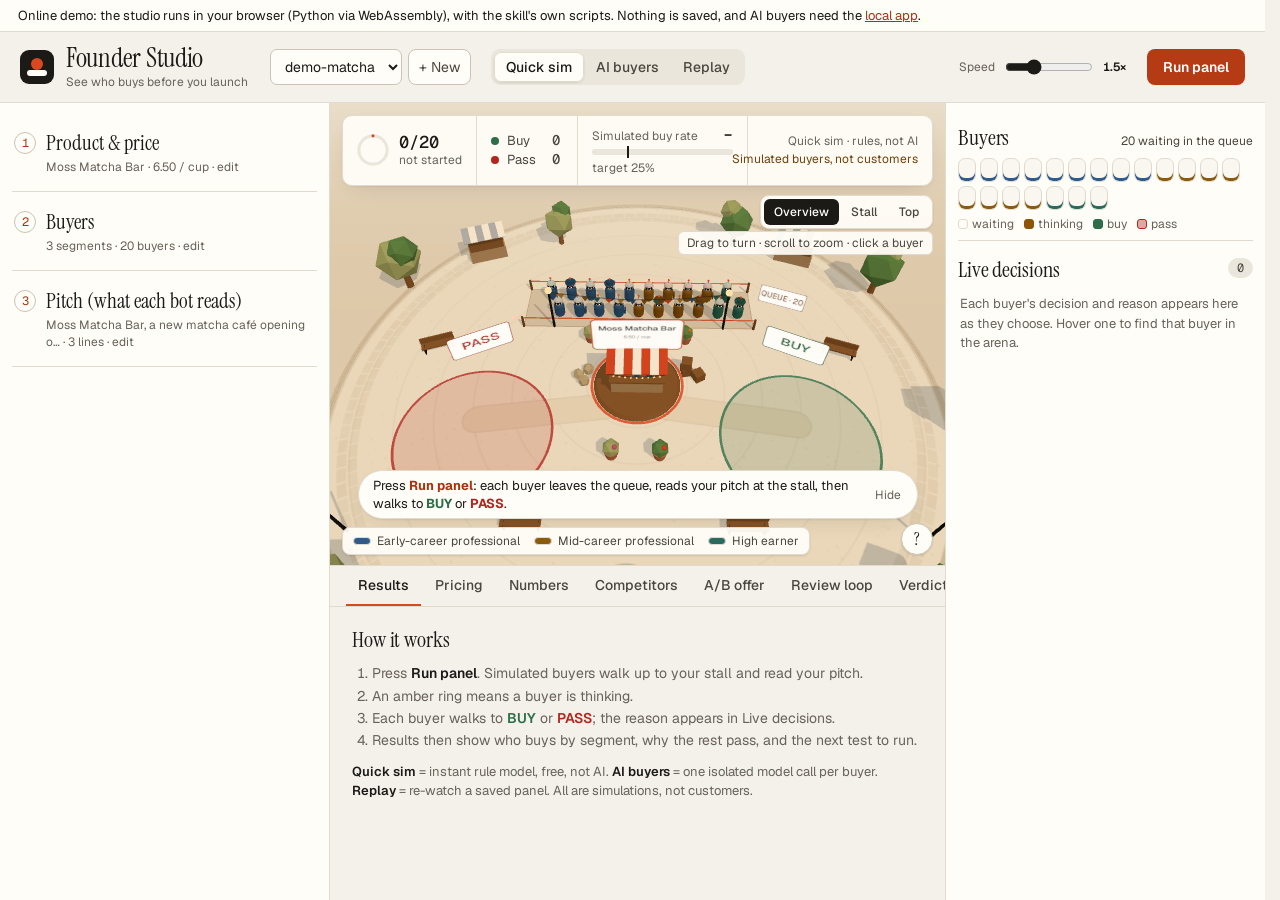
==== commit b695c340: "Pages rebuild: v2-r11 richer plaza scene and speed readout" ====
--- a/docs/index.html
+++ b/docs/index.html
@@ -31,7 +31,7 @@
       <button data-mode="replay" class="seg" title="Replay a panel already saved in this project.">Replay</button>
     </div>
     <div class="run">
-      <label class="speed" title="How fast buyers walk in the arena. Does not change results.">Speed <input id="speed" type="range" min="0.5" max="4" step="0.5" value="1.5"></label>
+      <label class="speed" title="How fast buyers walk in the arena. Does not change results.">Speed <input id="speed" type="range" min="0.5" max="4" step="0.5" value="1.5" aria-describedby="speedVal"><output id="speedVal" class="speed-val" for="speed">1.5×</output></label>
       <button id="skipBtn" class="ghost" hidden title="Finish this run instantly and show the results">Skip<span class="long"> to results</span></button>
       <button id="runBtn" class="primary">Run panel</button>
     </div>
--- a/docs/styles.css
+++ b/docs/styles.css
@@ -52,6 +52,7 @@
   --scene-awning: #fffdf8;
   --scene-leaf: #5f8a4a;
   --scene-trunk: #8a5a2b;
+  --scene-stone: #d9cdb8;
   --scene-label-bg: rgba(255, 253, 248, 0.97);
   --scene-label-fg: #1b1a17;
   --scene-label-sub: #67625a;
@@ -921,6 +922,9 @@
    arena's ResizeObserver and the scrollbar toggle each other every frame. */
 html { scrollbar-gutter: stable; }
 
+/* v2-r11: speed readout next to the slider */
+.speed-val { min-width: 30px; font-variant-numeric: tabular-nums; color: var(--ink); font-weight: 600; }
+
 /* online demo only (added by scripts/build_pages.py) */
 .demo-banner { padding: 7px 18px; font-size: 13px; color: var(--text); background: var(--panel); border-bottom: 1px solid var(--line); }
 .demo-banner a { color: var(--accent-text); }
